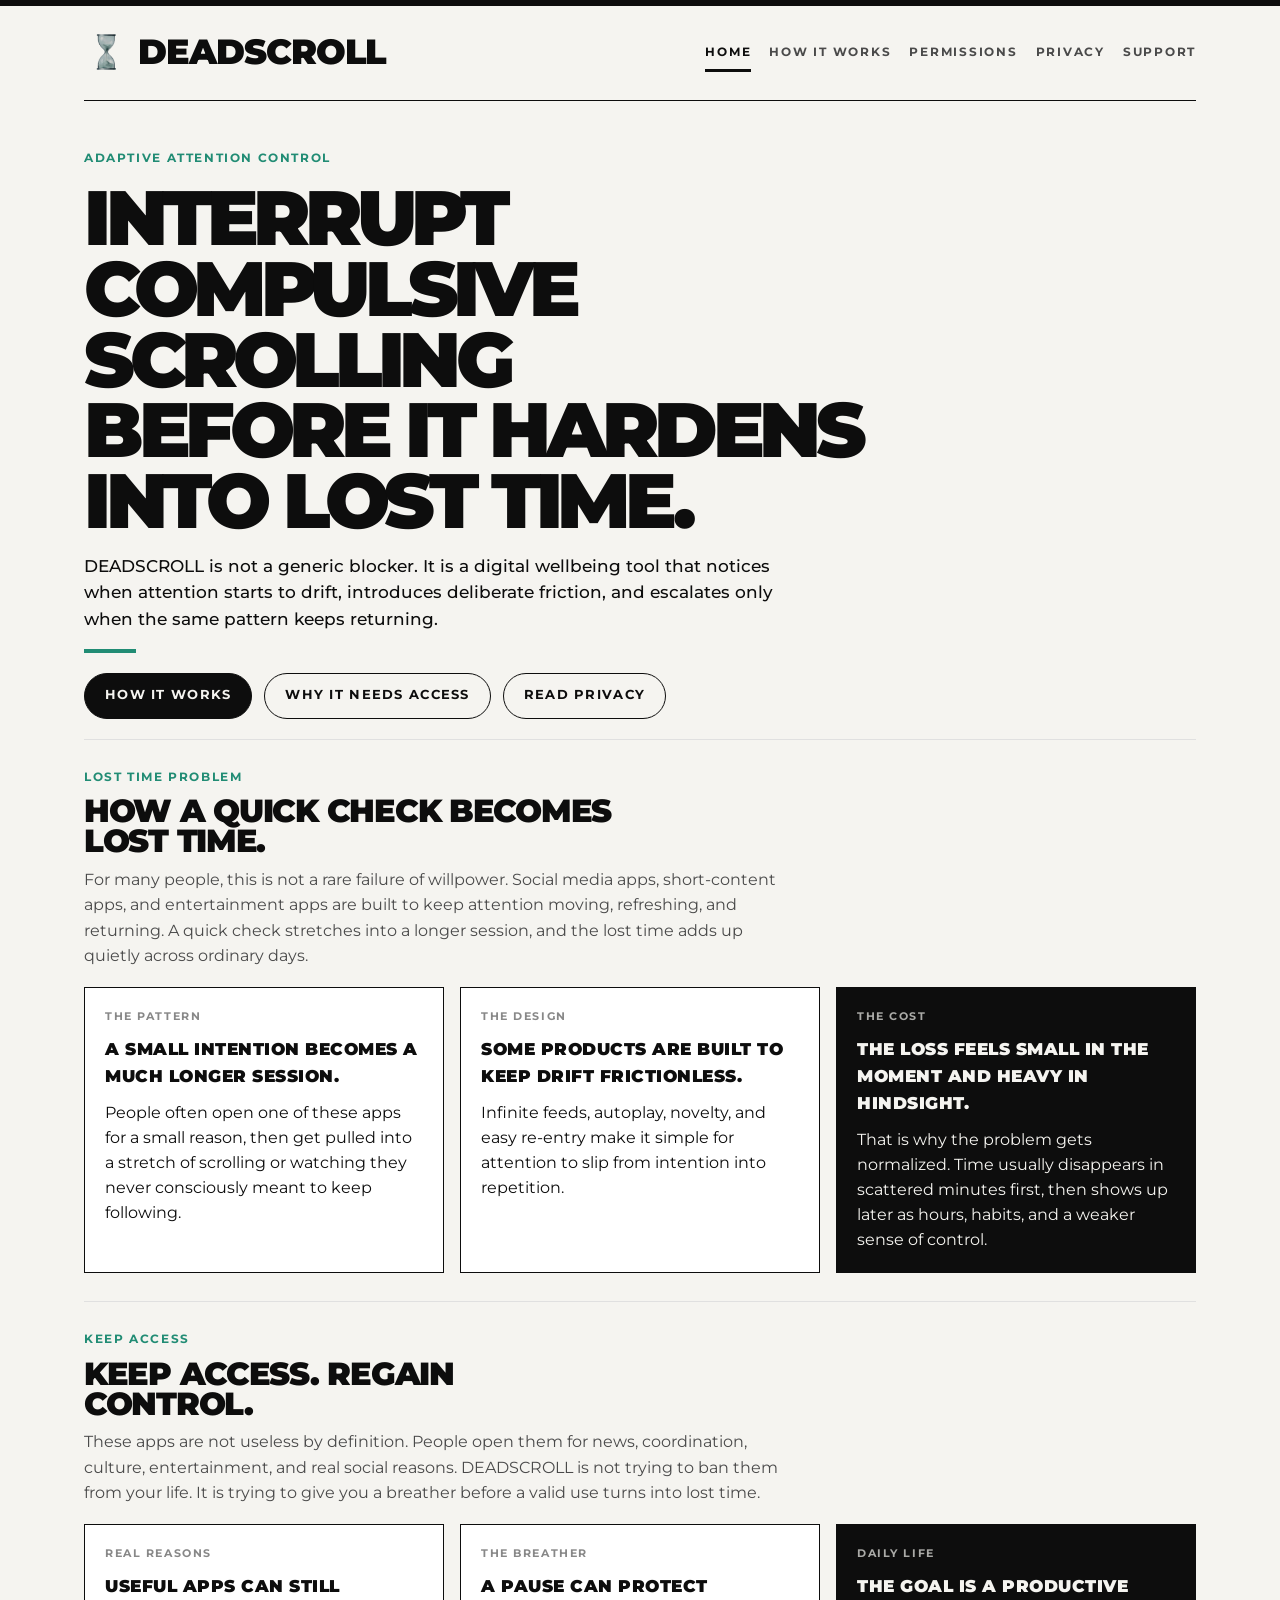
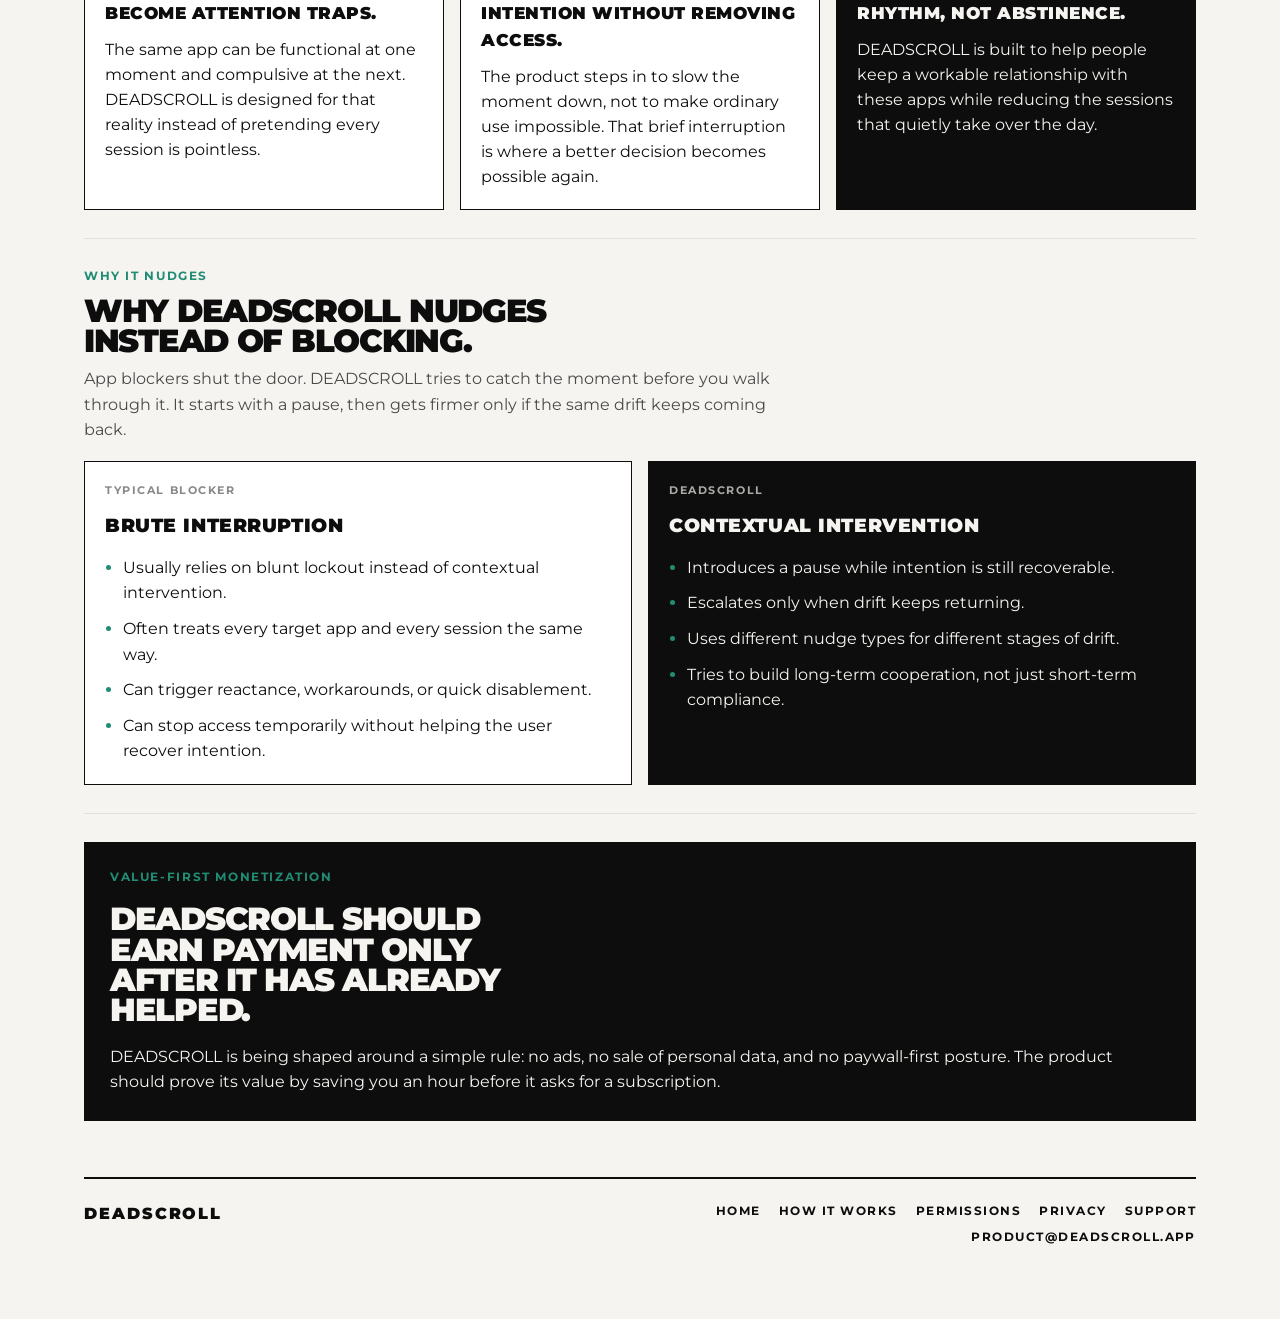
==== index.html @ dd04c26a "Refresh social preview branding" ====
<!DOCTYPE html>
<html lang="en">
<head>
    <meta charset="UTF-8">
    <meta name="viewport" content="width=device-width, initial-scale=1.0">
    <meta name="description" content="DEADSCROLL is a digital wellbeing tool that interrupts compulsive scrolling before it hardens into lost time.">
    <meta name="application-name" content="DEADSCROLL">
    <meta name="theme-color" content="#0D0D0D">
    <meta property="og:site_name" content="DEADSCROLL">
    <meta property="og:type" content="website">
    <meta property="og:title" content="DEADSCROLL | Reclaim Attention">
    <meta property="og:description" content="DEADSCROLL is a digital wellbeing tool that interrupts compulsive scrolling before it hardens into lost time.">
    <meta property="og:url" content="https://deadscroll.app/">
    <meta property="og:image" content="https://deadscroll.app/deadscroll-share-card.png">
    <meta property="og:image:width" content="1280">
    <meta property="og:image:height" content="698">
    <meta property="og:image:alt" content="DEADSCROLL logo and wordmark">
    <meta name="twitter:card" content="summary_large_image">
    <meta name="twitter:title" content="DEADSCROLL | Reclaim Attention">
    <meta name="twitter:description" content="DEADSCROLL is a digital wellbeing tool that interrupts compulsive scrolling before it hardens into lost time.">
    <meta name="twitter:image" content="https://deadscroll.app/deadscroll-share-card.png">
    <meta name="twitter:image:alt" content="DEADSCROLL logo and wordmark">
    <title>DEADSCROLL | Reclaim Attention</title>
    <link rel="icon" type="image/png" href="/deadscroll-mark.png">
    <link rel="apple-touch-icon" href="/deadscroll-mark.png">
    <link rel="preconnect" href="https://fonts.googleapis.com">
    <link rel="preconnect" href="https://fonts.gstatic.com" crossorigin>
    <link href="https://fonts.googleapis.com/css2?family=Montserrat:wght@400;500;700;900&display=swap" rel="stylesheet">
    <link rel="stylesheet" href="site.css">
</head>
<body>
    <div class="top-rule"></div>
    <div class="shell">
        <header class="site-header">
            <div class="header-bar">
                <a href="/" class="brand-link">
                    <img src="deadscroll-mark.png" alt="DEADSCROLL mark" class="brand-mark">
                    <p class="brand-name">DEADSCROLL</p>
                </a>
                <nav class="site-nav" aria-label="Primary">
                    <a href="/" class="nav-link active" aria-current="page">Home</a>
                    <a href="/how-it-works" class="nav-link">How It Works</a>
                    <a href="/permissions" class="nav-link">Permissions</a>
                    <a href="/privacy" class="nav-link">Privacy</a>
                    <a href="/support" class="nav-link">Support</a>
                </nav>
            </div>
        </header>

        <main>
            <section class="hero">
                <div class="hero-grid home-hero-grid">
                    <div class="hero-copy-stack home-hero-copy">
                        <div class="eyebrow">Adaptive Attention Control</div>
                        <h1 class="hero-title hero-title-wide">Interrupt compulsive scrolling<br>before it hardens into lost time.</h1>
                        <p class="hero-text">DEADSCROLL is not a generic blocker. It is a digital wellbeing tool that notices when attention starts to drift, introduces deliberate friction, and escalates only when the same pattern keeps returning.</p>
                        <div class="teal-rule"></div>
                        <div class="button-row">
                            <a href="/how-it-works" class="button">How It Works</a>
                            <a href="/permissions" class="button secondary">Why It Needs Access</a>
                            <a href="/privacy" class="button secondary">Read Privacy</a>
                        </div>
                    </div>
                </div>
            </section>

            <section class="section">
                <div class="section-header">
                    <div class="eyebrow">Lost Time Problem</div>
                    <h2 class="section-title section-title-wide">How a quick check becomes lost time.</h2>
                    <p class="section-text">For many people, this is not a rare failure of willpower. Social media apps, short-content apps, and entertainment apps are built to keep attention moving, refreshing, and returning. A quick check stretches into a longer session, and the lost time adds up quietly across ordinary days.</p>
                </div>
                <div class="card-grid three-up">
                    <article class="card">
                        <div class="card-label">The Pattern</div>
                        <h3>A small intention becomes a much longer session.</h3>
                        <p>People often open one of these apps for a small reason, then get pulled into a stretch of scrolling or watching they never consciously meant to keep following.</p>
                    </article>
                    <article class="card">
                        <div class="card-label">The Design</div>
                        <h3>Some products are built to keep drift frictionless.</h3>
                        <p>Infinite feeds, autoplay, novelty, and easy re-entry make it simple for attention to slip from intention into repetition.</p>
                    </article>
                    <article class="card dark">
                        <div class="card-label">The Cost</div>
                        <h3>The loss feels small in the moment and heavy in hindsight.</h3>
                        <p>That is why the problem gets normalized. Time usually disappears in scattered minutes first, then shows up later as hours, habits, and a weaker sense of control.</p>
                    </article>
                </div>
            </section>

            <section class="section">
                <div class="section-header">
                    <div class="eyebrow">Keep Access</div>
                    <h2 class="section-title section-title-wide">Keep access. Regain control.</h2>
                    <p class="section-text">These apps are not useless by definition. People open them for news, coordination, culture, entertainment, and real social reasons. DEADSCROLL is not trying to ban them from your life. It is trying to give you a breather before a valid use turns into lost time.</p>
                </div>
                <div class="card-grid three-up">
                    <article class="card">
                        <div class="card-label">Real Reasons</div>
                        <h3>Useful apps can still become attention traps.</h3>
                        <p>The same app can be functional at one moment and compulsive at the next. DEADSCROLL is designed for that reality instead of pretending every session is pointless.</p>
                    </article>
                    <article class="card">
                        <div class="card-label">The Breather</div>
                        <h3>A pause can protect intention without removing access.</h3>
                        <p>The product steps in to slow the moment down, not to make ordinary use impossible. That brief interruption is where a better decision becomes possible again.</p>
                    </article>
                    <article class="card dark">
                        <div class="card-label">Daily Life</div>
                        <h3>The goal is a productive rhythm, not abstinence.</h3>
                        <p>DEADSCROLL is built to help people keep a workable relationship with these apps while reducing the sessions that quietly take over the day.</p>
                    </article>
                </div>
            </section>

            <section class="section">
                <div class="section-header">
                    <div class="eyebrow">Why It Nudges</div>
                    <h2 class="section-title section-title-wide">Why DEADSCROLL nudges instead of blocking.</h2>
                    <p class="section-text">App blockers shut the door. DEADSCROLL tries to catch the moment before you walk through it. It starts with a pause, then gets firmer only if the same drift keeps coming back.</p>
                </div>
                <div class="comparison-grid">
                    <article class="card">
                        <div class="card-label">Typical Blocker</div>
                        <h3>Brute interruption</h3>
                        <ul class="bullet-list">
                            <li>Usually relies on blunt lockout instead of contextual intervention.</li>
                            <li>Often treats every target app and every session the same way.</li>
                            <li>Can trigger reactance, workarounds, or quick disablement.</li>
                            <li>Can stop access temporarily without helping the user recover intention.</li>
                        </ul>
                    </article>
                    <article class="card dark">
                        <div class="card-label">DEADSCROLL</div>
                        <h3>Contextual intervention</h3>
                        <ul class="bullet-list">
                            <li>Introduces a pause while intention is still recoverable.</li>
                            <li>Escalates only when drift keeps returning.</li>
                            <li>Uses different nudge types for different stages of drift.</li>
                            <li>Tries to build long-term cooperation, not just short-term compliance.</li>
                        </ul>
                    </article>
                </div>
            </section>

            <section class="section">
                <div class="cta-strip dark">
                    <div class="eyebrow">Value-First Monetization</div>
                    <h2 class="section-title">DEADSCROLL should earn payment only after it has already helped.</h2>
                    <p>DEADSCROLL is being shaped around a simple rule: no ads, no sale of personal data, and no paywall-first posture. The product should prove its value by saving you an hour before it asks for a subscription.</p>
                </div>
            </section>

        </main>

        <footer class="site-footer">
            <div class="footer-grid">
                <div>
                    <p class="footer-brand">DEADSCROLL</p>
                </div>
                <div class="footer-meta">
                    <div class="footer-nav">
                        <a href="/">Home</a>
                        <a href="/how-it-works">How It Works</a>
                        <a href="/permissions">Permissions</a>
                        <a href="/privacy">Privacy</a>
                        <a href="/support">Support</a>
                    </div>
                    <a href="mailto:product@deadscroll.app">product@deadscroll.app</a>
                </div>
            </div>
        </footer>
    </div>
</body>
</html>
---- site.css ----
:root {
    --absolute-black: #0D0D0D;
    --bone-white: #F5F4F0;
    --paper-white: #FFFFFF;
    --secure-teal: #218C74;
    --alert-red: #B01010;
    --brutal-grey: #4A4A4A;
    --mid-grey: #888888;
    --soft-grey: #E0E0E0;
    --shell-width: 1160px;
}

* {
    box-sizing: border-box;
}

html {
    scroll-behavior: smooth;
}

body {
    margin: 0;
    background: var(--bone-white);
    color: var(--absolute-black);
    font-family: "Montserrat", sans-serif;
    line-height: 1.6;
}

img {
    display: block;
    max-width: 100%;
}

a {
    color: inherit;
}

p,
ul,
ol {
    margin: 0;
}

.top-rule {
    width: 100%;
    height: 6px;
    background: var(--absolute-black);
}

.shell {
    max-width: var(--shell-width);
    margin: 0 auto;
    padding: 0 24px 72px;
}

.site-header {
    padding: 24px 0 26px;
    border-bottom: 1px solid var(--absolute-black);
}

.header-bar {
    display: flex;
    justify-content: space-between;
    align-items: center;
    gap: 20px 32px;
    flex-wrap: wrap;
}

.brand-link {
    display: inline-flex;
    align-items: center;
    gap: 10px;
    text-decoration: none;
}

.brand-mark {
    width: 44px;
    height: 44px;
    flex-shrink: 0;
}

.brand-name {
    margin: 0;
    font-size: clamp(1.75rem, 3.8vw, 2.2rem);
    font-weight: 900;
    line-height: 0.96;
    letter-spacing: -0.03em;
    text-transform: uppercase;
}

.site-nav {
    display: flex;
    flex-wrap: wrap;
    justify-content: flex-end;
    gap: 10px 18px;
}

.nav-link {
    position: relative;
    padding: 10px 0;
    font-size: 0.78rem;
    font-weight: 700;
    letter-spacing: 0.14em;
    text-transform: uppercase;
    text-decoration: none;
    color: var(--brutal-grey);
}

.nav-link:hover,
.nav-link:focus-visible,
.nav-link.active {
    color: var(--absolute-black);
}

.nav-link.active::after {
    content: "";
    position: absolute;
    left: 0;
    right: 0;
    bottom: 0;
    height: 3px;
    background: var(--absolute-black);
}

main {
    padding-top: 30px;
}

.hero {
    padding: 18px 0 20px;
}

.hero-grid {
    display: grid;
    grid-template-columns: minmax(0, 1.25fr) minmax(300px, 0.75fr);
    gap: 24px;
    align-items: stretch;
}

.home-hero-grid {
    grid-template-columns: 1fr;
    align-items: start;
}

.home-hero-copy {
    max-width: 940px;
}

.hero-copy-stack {
    display: grid;
    gap: 16px;
    align-content: start;
}

.eyebrow {
    color: var(--secure-teal);
    font-size: 0.72rem;
    font-weight: 700;
    letter-spacing: 0.14em;
    text-transform: uppercase;
}

.hero-title,
.page-title {
    margin: 0;
    font-size: clamp(2.35rem, 6vw, 5rem);
    font-weight: 900;
    line-height: 0.92;
    letter-spacing: -0.07em;
    text-transform: uppercase;
    max-width: 10ch;
}

.page-title {
    font-size: clamp(2rem, 4.4vw, 3.2rem);
    line-height: 0.94;
    letter-spacing: -0.04em;
}

.hero-title-wide {
    max-width: 15.5ch;
}

.page-title-wide {
    max-width: 15.5ch;
}

.hero-text,
.lede {
    max-width: 44rem;
    font-size: 1.04rem;
    font-weight: 500;
    color: var(--absolute-black);
}

.button-row {
    display: flex;
    flex-wrap: wrap;
    gap: 12px;
    padding-top: 4px;
}

.button {
    display: inline-flex;
    align-items: center;
    justify-content: center;
    min-height: 46px;
    padding: 0 20px;
    border-radius: 999px;
    background: var(--absolute-black);
    border: 1px solid var(--absolute-black);
    color: var(--bone-white);
    font-size: 0.8rem;
    font-weight: 700;
    letter-spacing: 0.1em;
    text-transform: uppercase;
    text-decoration: none;
}

.button.secondary {
    background: transparent;
    color: var(--absolute-black);
}

.button.ghost {
    padding: 0;
    min-height: auto;
    border: 0;
    border-radius: 0;
    background: transparent;
    color: var(--absolute-black);
    text-decoration: underline;
    text-decoration-thickness: 2px;
    text-underline-offset: 4px;
}

.panel,
.card,
.step-card,
.faq-item,
.contact-card,
.callout,
.snapshot {
    border: 1px solid var(--absolute-black);
    background: var(--paper-white);
}

.panel.dark,
.card.dark,
.step-card.dark,
.callout.dark {
    background: var(--absolute-black);
    color: var(--bone-white);
}

.panel {
    padding: 24px;
}

.hero-panel {
    display: grid;
    gap: 18px;
    align-content: start;
    min-height: 100%;
}

.thesis-panel {
    border-width: 2px;
    background: var(--paper-white);
    color: var(--absolute-black);
    min-height: auto;
    padding: 26px;
    gap: 20px;
    align-self: start;
}

.thesis-panel .panel-label {
    color: var(--brutal-grey);
}

.panel-label,
.card-label,
.snapshot-label,
.stat-label,
.footer-label {
    font-size: 0.7rem;
    font-weight: 700;
    letter-spacing: 0.14em;
    text-transform: uppercase;
    color: var(--mid-grey);
}

.panel.dark .panel-label,
.card.dark .card-label,
.step-card.dark .card-label,
.callout.dark .card-label {
    color: rgba(245, 244, 240, 0.68);
}

.panel-title,
.snapshot-title {
    font-size: 1.12rem;
    font-weight: 900;
    letter-spacing: 0.03em;
    text-transform: uppercase;
}

.hero-art {
    display: grid;
    justify-items: center;
    gap: 14px;
    padding: 10px 0 2px;
}

.hero-hourglass {
    width: min(100%, 420px);
    height: auto;
    object-fit: contain;
}

.stat-grid,
.card-grid,
.step-grid,
.faq-grid,
.info-grid,
.support-grid {
    display: grid;
    gap: 16px;
}

.stat-grid {
    grid-template-columns: repeat(3, minmax(0, 1fr));
}

.stat-card {
    padding: 16px;
    border-top: 1px solid rgba(245, 244, 240, 0.18);
}

.thesis-panel .stat-grid {
    grid-template-columns: 1fr;
    gap: 0;
}

.thesis-panel .stat-card {
    display: grid;
    grid-template-columns: 150px minmax(0, 1fr);
    gap: 52px;
    align-items: start;
    padding: 20px 0;
    border-top: 1px solid var(--soft-grey);
}

.thesis-panel .stat-label {
    color: var(--brutal-grey);
    margin-top: 2px;
}

.thesis-panel .hero-art {
    padding: 18px 0 22px;
}

.thesis-panel .hero-hourglass {
    width: min(100%, 278px);
}

.stat-value {
    display: block;
    margin-top: 6px;
    font-size: 1.45rem;
    font-weight: 900;
    letter-spacing: -0.04em;
    line-height: 1;
}

.thesis-panel .stat-value {
    margin-top: 0;
    font-size: 1.56rem;
    line-height: 0.97;
    letter-spacing: -0.02em;
}

.section {
    padding: 28px 0;
    border-top: 1px solid var(--soft-grey);
}

.section:first-of-type {
    border-top: 0;
}

.section-header {
    display: grid;
    gap: 10px;
    margin-bottom: 18px;
}

.section-title {
    margin: 0;
    font-size: clamp(1.45rem, 2.8vw, 2rem);
    font-weight: 900;
    line-height: 0.95;
    letter-spacing: -0.04em;
    text-transform: uppercase;
    max-width: 18ch;
}

.section-title-wide {
    max-width: 24ch;
}

.library-note {
    margin-top: 26px;
}

.section-text {
    max-width: 44rem;
    font-size: 1rem;
    color: var(--brutal-grey);
}

.card-grid.two-up,
.info-grid.two-up {
    grid-template-columns: repeat(2, minmax(0, 1fr));
}

.card-grid.three-up,
.info-grid.three-up,
.support-grid.three-up {
    grid-template-columns: repeat(3, minmax(0, 1fr));
}

.card-grid.four-up,
.step-grid.four-up {
    grid-template-columns: repeat(4, minmax(0, 1fr));
}

.comparison-grid {
    display: grid;
    grid-template-columns: repeat(2, minmax(0, 1fr));
    gap: 16px;
}

.card,
.step-card,
.faq-item,
.contact-card,
.callout,
.snapshot {
    padding: 20px;
}

.card h3,
.step-card h3,
.faq-item h3,
.contact-card h3,
.callout h3 {
    margin: 10px 0 10px;
    font-size: 1.05rem;
    font-weight: 900;
    letter-spacing: 0.03em;
    text-transform: uppercase;
}

.card p,
.step-card p,
.faq-item p,
.contact-card p,
.callout p,
.snapshot p {
    font-size: 0.98rem;
}

.list-tight,
.bullet-list {
    display: grid;
    gap: 10px;
    padding-left: 18px;
    margin-top: 14px;
}

.bullet-list li::marker,
.list-tight li::marker {
    color: var(--secure-teal);
}

.comparison-grid .card {
    min-height: 100%;
}

.comparison-grid .card h3 {
    font-size: 1.2rem;
}

.card.preferred {
    background: #ECF6F2;
    border-color: var(--secure-teal);
    box-shadow: inset 0 0 0 1px var(--secure-teal);
    color: var(--absolute-black);
}

.card.preferred .card-label {
    color: var(--secure-teal);
}

.step-card p:first-of-type {
    margin-top: 10px;
}

.step-number {
    display: inline-flex;
    align-items: center;
    justify-content: center;
    width: 36px;
    height: 36px;
    border-radius: 999px;
    border: 1px solid currentColor;
    font-size: 0.78rem;
    font-weight: 900;
    letter-spacing: 0.08em;
    text-transform: uppercase;
}

.page-layout {
    display: grid;
    grid-template-columns: minmax(0, 1.1fr) minmax(280px, 0.75fr);
    gap: 24px;
}

.content-stack {
    display: grid;
    gap: 16px;
}

.section-stack {
    display: grid;
    gap: 18px;
}

.policy-stack {
    max-width: 820px;
}

.policy-meta {
    display: grid;
    gap: 4px;
    padding-top: 2px;
}

.policy-meta-label {
    font-size: 0.72rem;
    font-weight: 700;
    letter-spacing: 0.14em;
    text-transform: uppercase;
    color: var(--mid-grey);
}

.policy-meta-date {
    font-size: 0.98rem;
    font-weight: 700;
    letter-spacing: 0.03em;
    text-transform: uppercase;
}

.policy-section {
    padding-top: 22px;
    border-top: 1px solid var(--soft-grey);
}

.policy-section:first-child {
    padding-top: 0;
    border-top: 0;
}

.policy-section h2 {
    margin: 0 0 12px;
    font-size: 1rem;
    font-weight: 900;
    letter-spacing: 0.05em;
    text-transform: uppercase;
}

.policy-section p {
    margin-bottom: 16px;
    font-size: 1rem;
}

.policy-section p:last-child {
    margin-bottom: 0;
}

.faq-item {
    min-height: 100%;
}

.cta-strip {
    display: grid;
    gap: 18px;
    padding: 24px;
    border: 2px solid var(--absolute-black);
    background: var(--paper-white);
}

.cta-strip.dark {
    background: var(--absolute-black);
    color: var(--bone-white);
}

.cta-strip.dark .card {
    color: var(--absolute-black);
}

.cta-strip.dark .card h3,
.cta-strip.dark .card p {
    color: var(--absolute-black);
}

.cta-strip.dark .card .card-label {
    color: var(--mid-grey);
}

.cta-links {
    display: flex;
    flex-wrap: wrap;
    gap: 12px 20px;
}

.cta-links a {
    font-size: 0.82rem;
    font-weight: 700;
    letter-spacing: 0.1em;
    text-transform: uppercase;
    text-decoration: underline;
    text-decoration-thickness: 2px;
    text-underline-offset: 4px;
}

.site-footer {
    margin-top: 28px;
    padding-top: 22px;
    border-top: 2px solid var(--absolute-black);
}

.footer-grid {
    display: grid;
    grid-template-columns: minmax(0, 1fr) auto;
    gap: 16px 24px;
    align-items: start;
}

.footer-nav {
    display: flex;
    flex-wrap: wrap;
    gap: 10px 18px;
}

.footer-nav a,
.footer-meta a {
    font-size: 0.78rem;
    font-weight: 700;
    letter-spacing: 0.12em;
    text-transform: uppercase;
    text-decoration: none;
}

.footer-meta {
    display: grid;
    gap: 6px;
    justify-items: end;
    text-align: right;
}

.footer-note {
    color: var(--brutal-grey);
    font-size: 0.9rem;
}

.footer-brand {
    margin: 0;
    font-size: 1rem;
    font-weight: 900;
    letter-spacing: 0.12em;
    text-transform: uppercase;
}

.teal-rule {
    width: 52px;
    height: 4px;
    background: var(--secure-teal);
}

.support-list {
    display: grid;
    gap: 12px;
}

.support-list a {
    font-weight: 700;
}

.muted {
    color: var(--brutal-grey);
}

.danger-note {
    color: var(--alert-red);
}

.trust-actions {
    margin-top: 20px;
}

@media (max-width: 960px) {
    .hero-grid,
    .page-layout {
        grid-template-columns: 1fr;
    }

    .card-grid.four-up,
    .step-grid.four-up,
    .card-grid.three-up,
    .info-grid.three-up,
    .support-grid.three-up {
        grid-template-columns: repeat(2, minmax(0, 1fr));
    }

    .footer-grid {
        grid-template-columns: 1fr;
    }

    .footer-meta {
        justify-items: start;
        text-align: left;
    }
}

@media (max-width: 720px) {
    .shell {
        padding: 0 18px 56px;
    }

    .header-bar {
        align-items: flex-start;
    }

    .site-nav {
        width: 100%;
        justify-content: flex-start;
    }

    .hero-title,
    .page-title {
        max-width: none;
    }

    .stat-grid,
    .comparison-grid,
    .card-grid.two-up,
    .info-grid.two-up,
    .card-grid.three-up,
    .info-grid.three-up,
    .support-grid.three-up,
    .card-grid.four-up,
    .step-grid.four-up {
        grid-template-columns: 1fr;
    }

    .thesis-panel .stat-grid {
        gap: 0;
    }

    .thesis-panel .stat-card {
        grid-template-columns: 1fr;
        gap: 10px;
    }
}
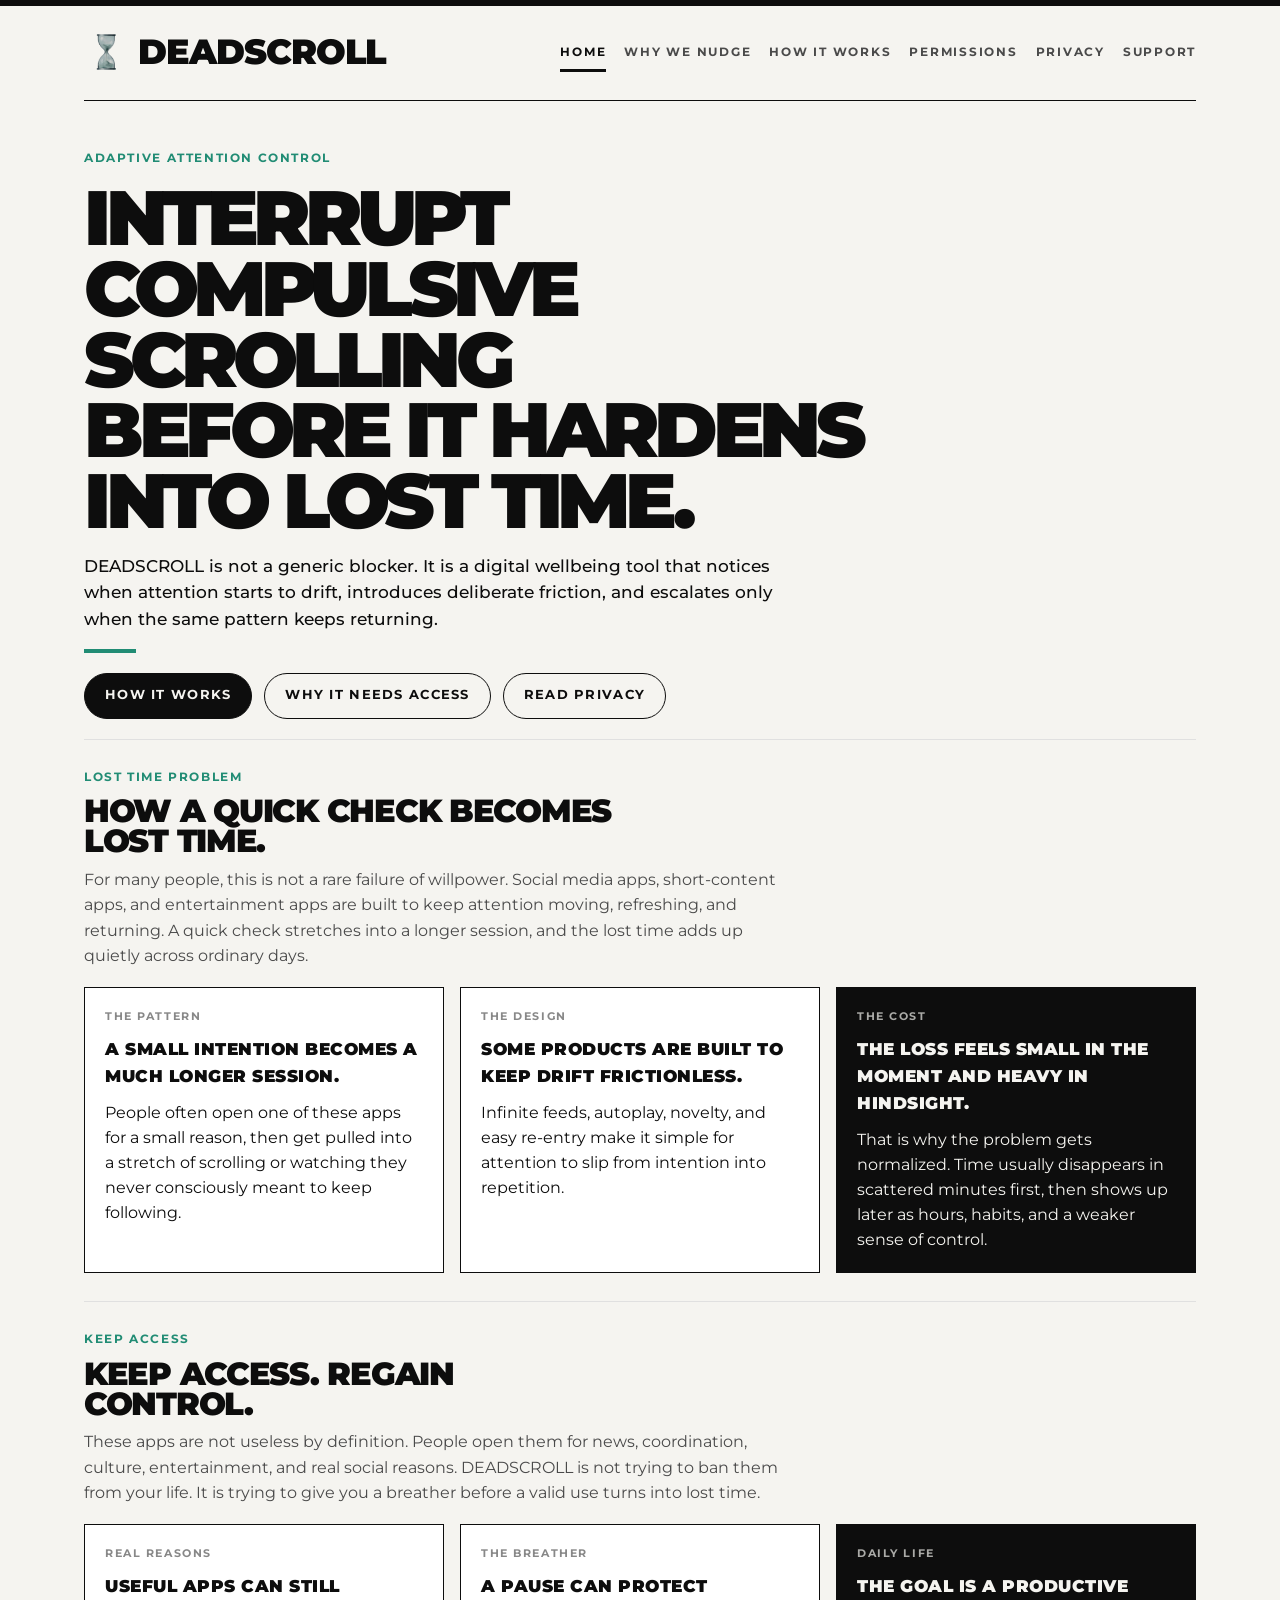
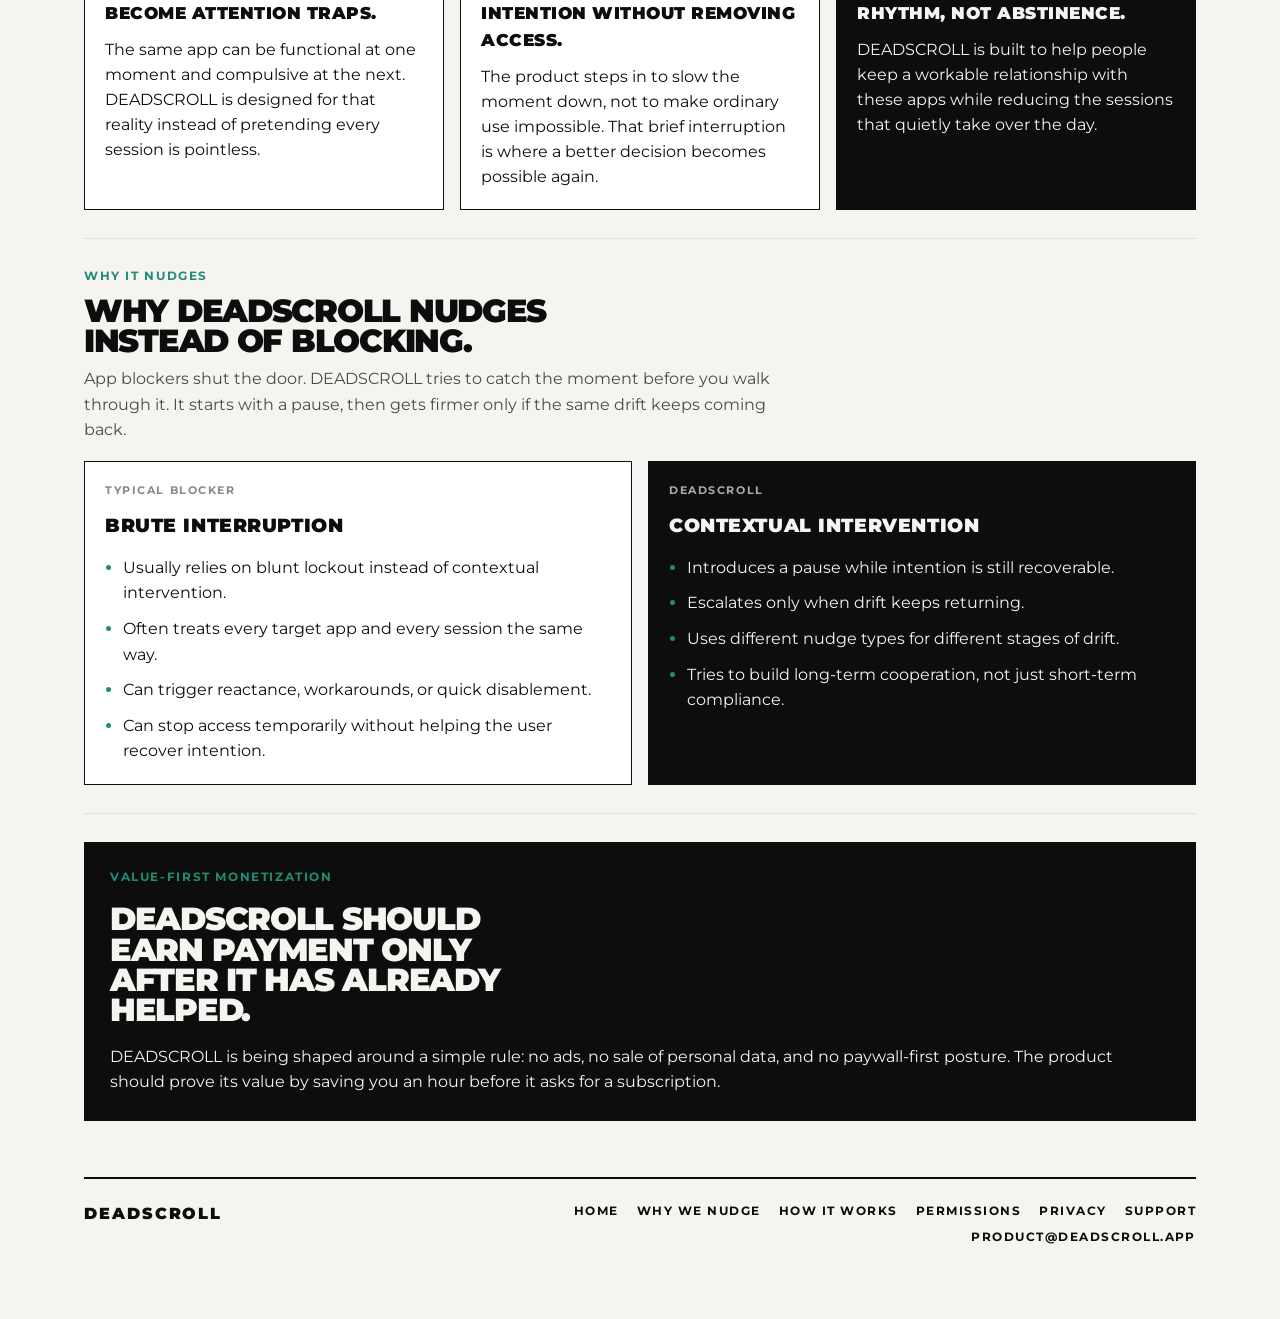
==== commit b4a0a99b: "Add Why We Nudge page" ====
--- a/index.html
+++ b/index.html
@@ -39,6 +39,7 @@
                 </a>
                 <nav class="site-nav" aria-label="Primary">
                     <a href="/" class="nav-link active" aria-current="page">Home</a>
+                    <a href="/why-we-nudge" class="nav-link">Why We Nudge</a>
                     <a href="/how-it-works" class="nav-link">How It Works</a>
                     <a href="/permissions" class="nav-link">Permissions</a>
                     <a href="/privacy" class="nav-link">Privacy</a>
@@ -162,6 +163,7 @@
                 <div class="footer-meta">
                     <div class="footer-nav">
                         <a href="/">Home</a>
+                        <a href="/why-we-nudge">Why We Nudge</a>
                         <a href="/how-it-works">How It Works</a>
                         <a href="/permissions">Permissions</a>
                         <a href="/privacy">Privacy</a>
--- a/site.css
+++ b/site.css
@@ -698,6 +698,22 @@
     font-weight: 700;
 }
 
+.research-list {
+    display: grid;
+    gap: 14px;
+    padding-left: 18px;
+}
+
+.research-list li::marker {
+    color: var(--secure-teal);
+}
+
+.research-list a {
+    font-weight: 700;
+    text-decoration-thickness: 2px;
+    text-underline-offset: 4px;
+}
+
 .muted {
     color: var(--brutal-grey);
 }
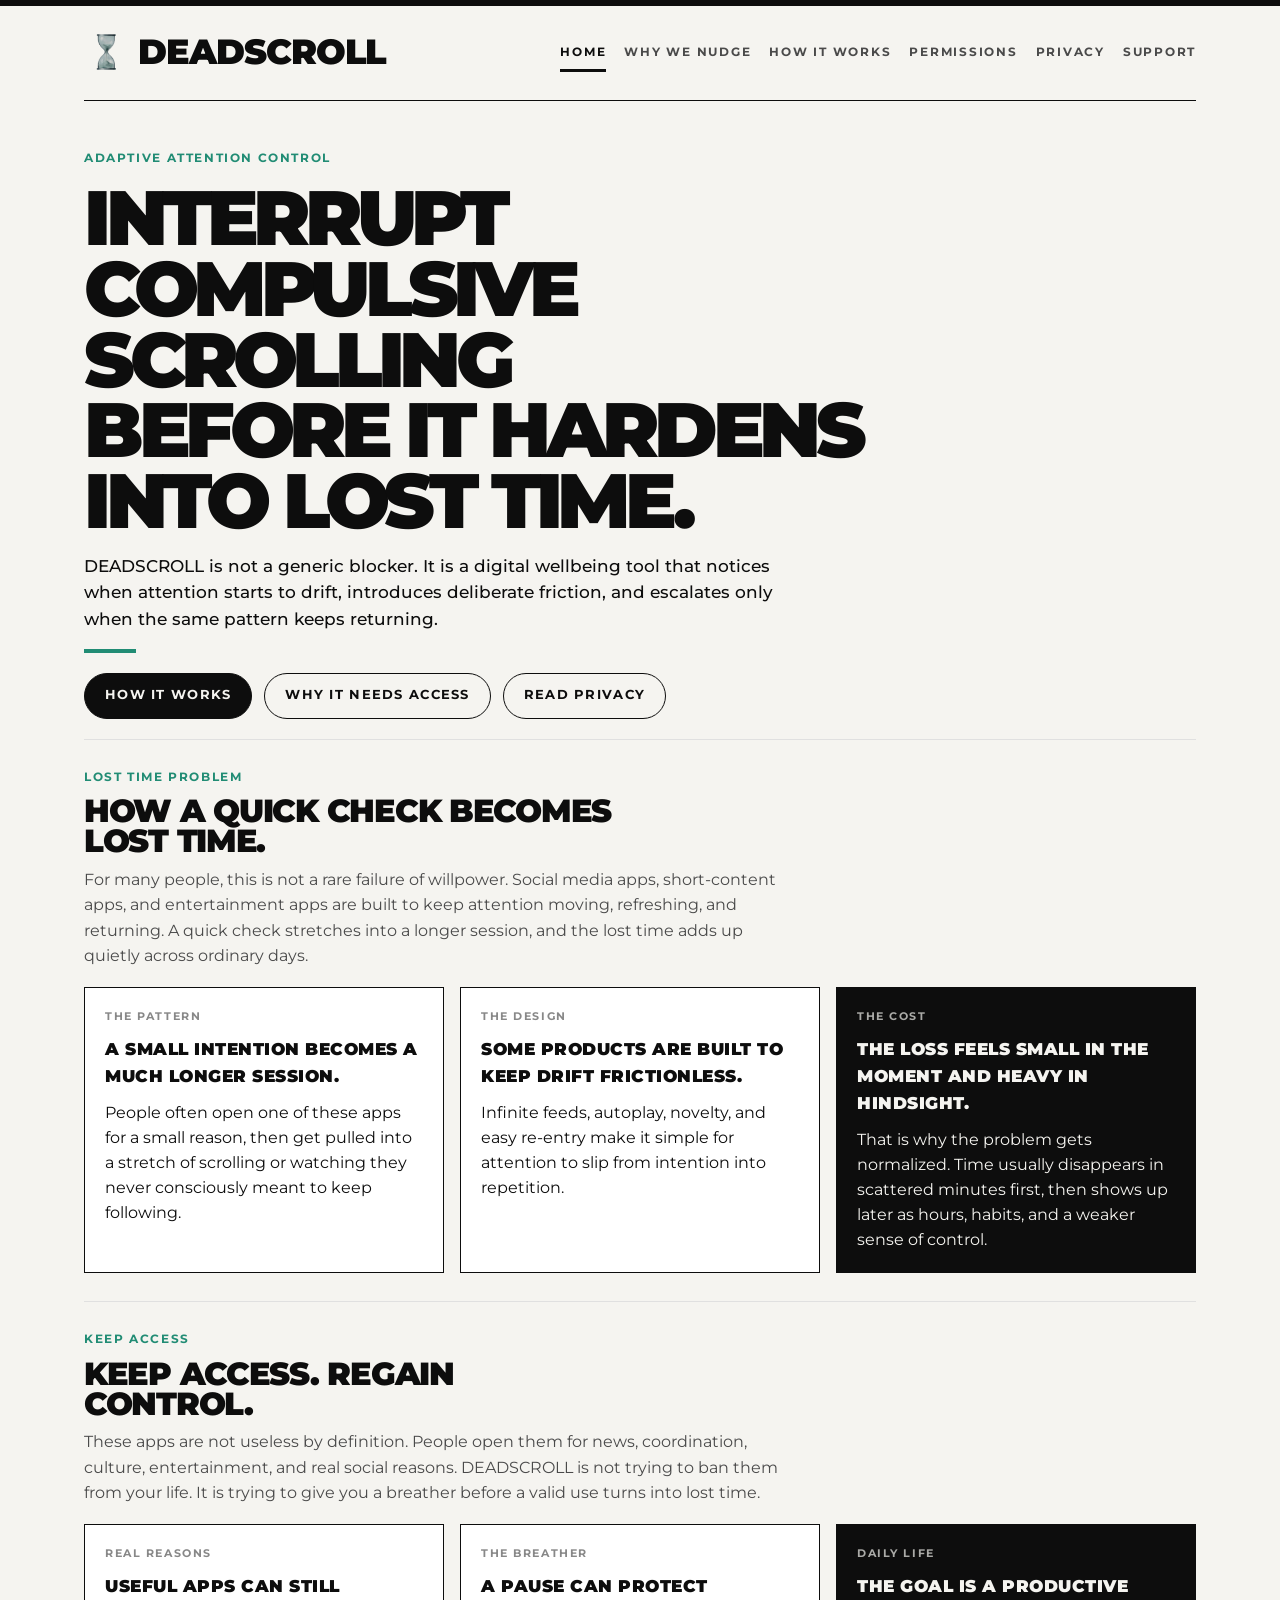
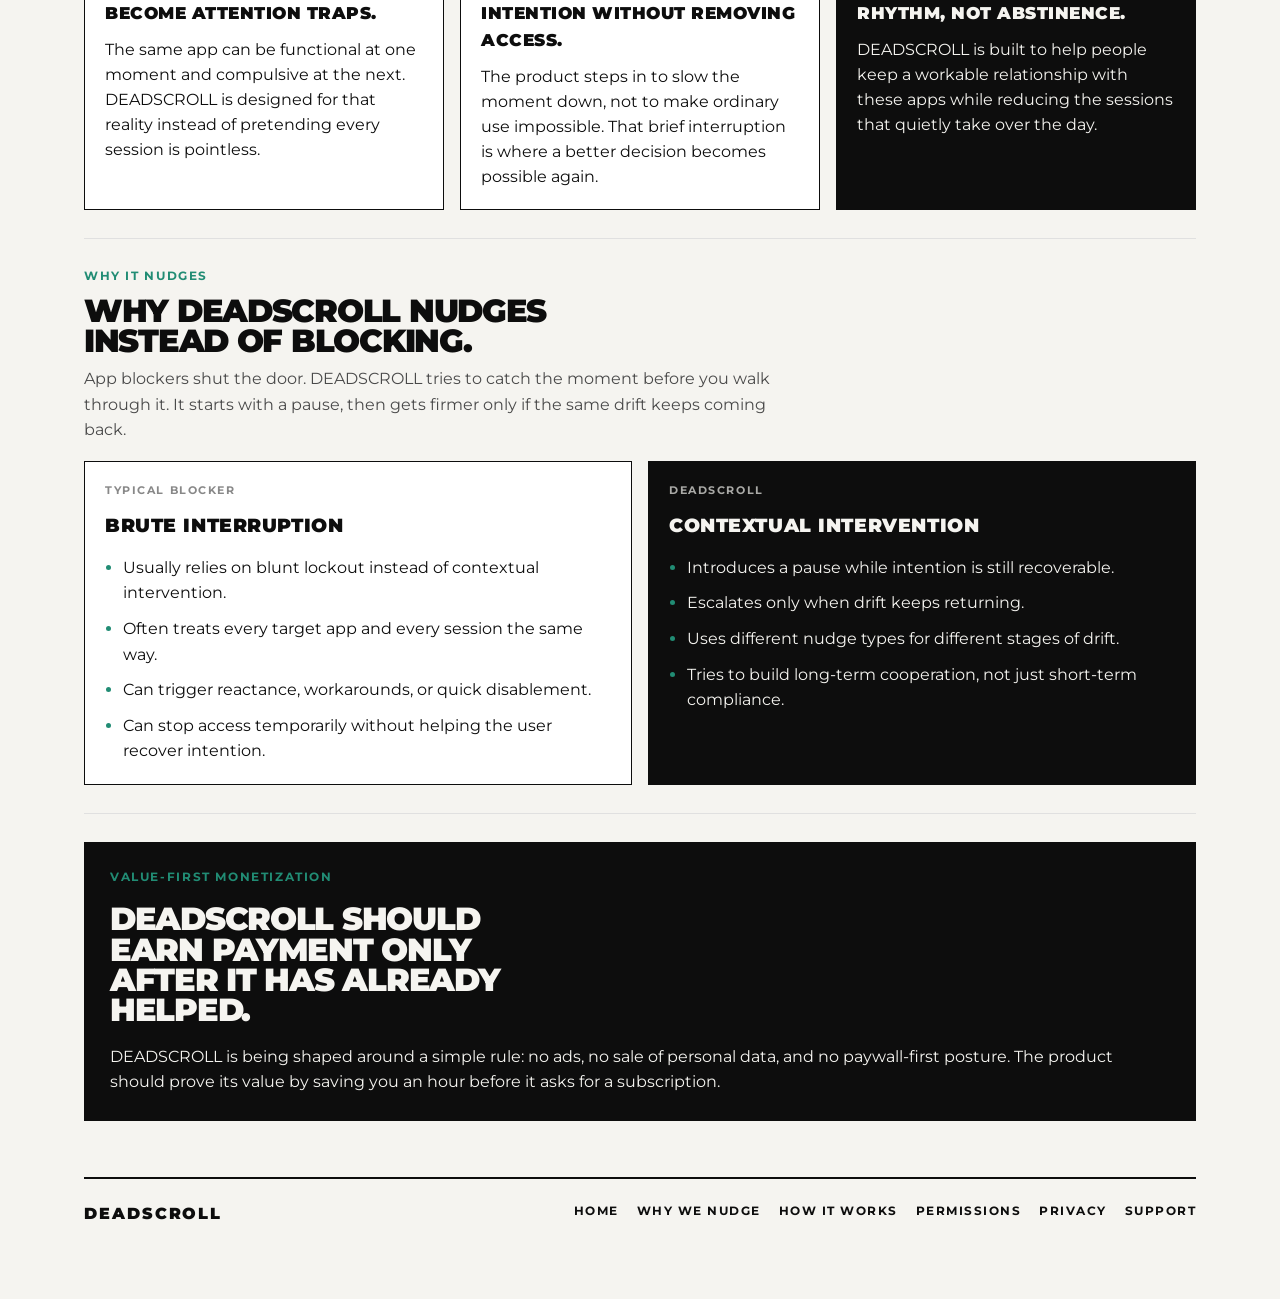
==== commit de40c47b: "Remove footer email link" ====
--- a/index.html
+++ b/index.html
@@ -169,7 +169,6 @@
                         <a href="/privacy">Privacy</a>
                         <a href="/support">Support</a>
                     </div>
-                    <a href="mailto:product@deadscroll.app">product@deadscroll.app</a>
                 </div>
             </div>
         </footer>
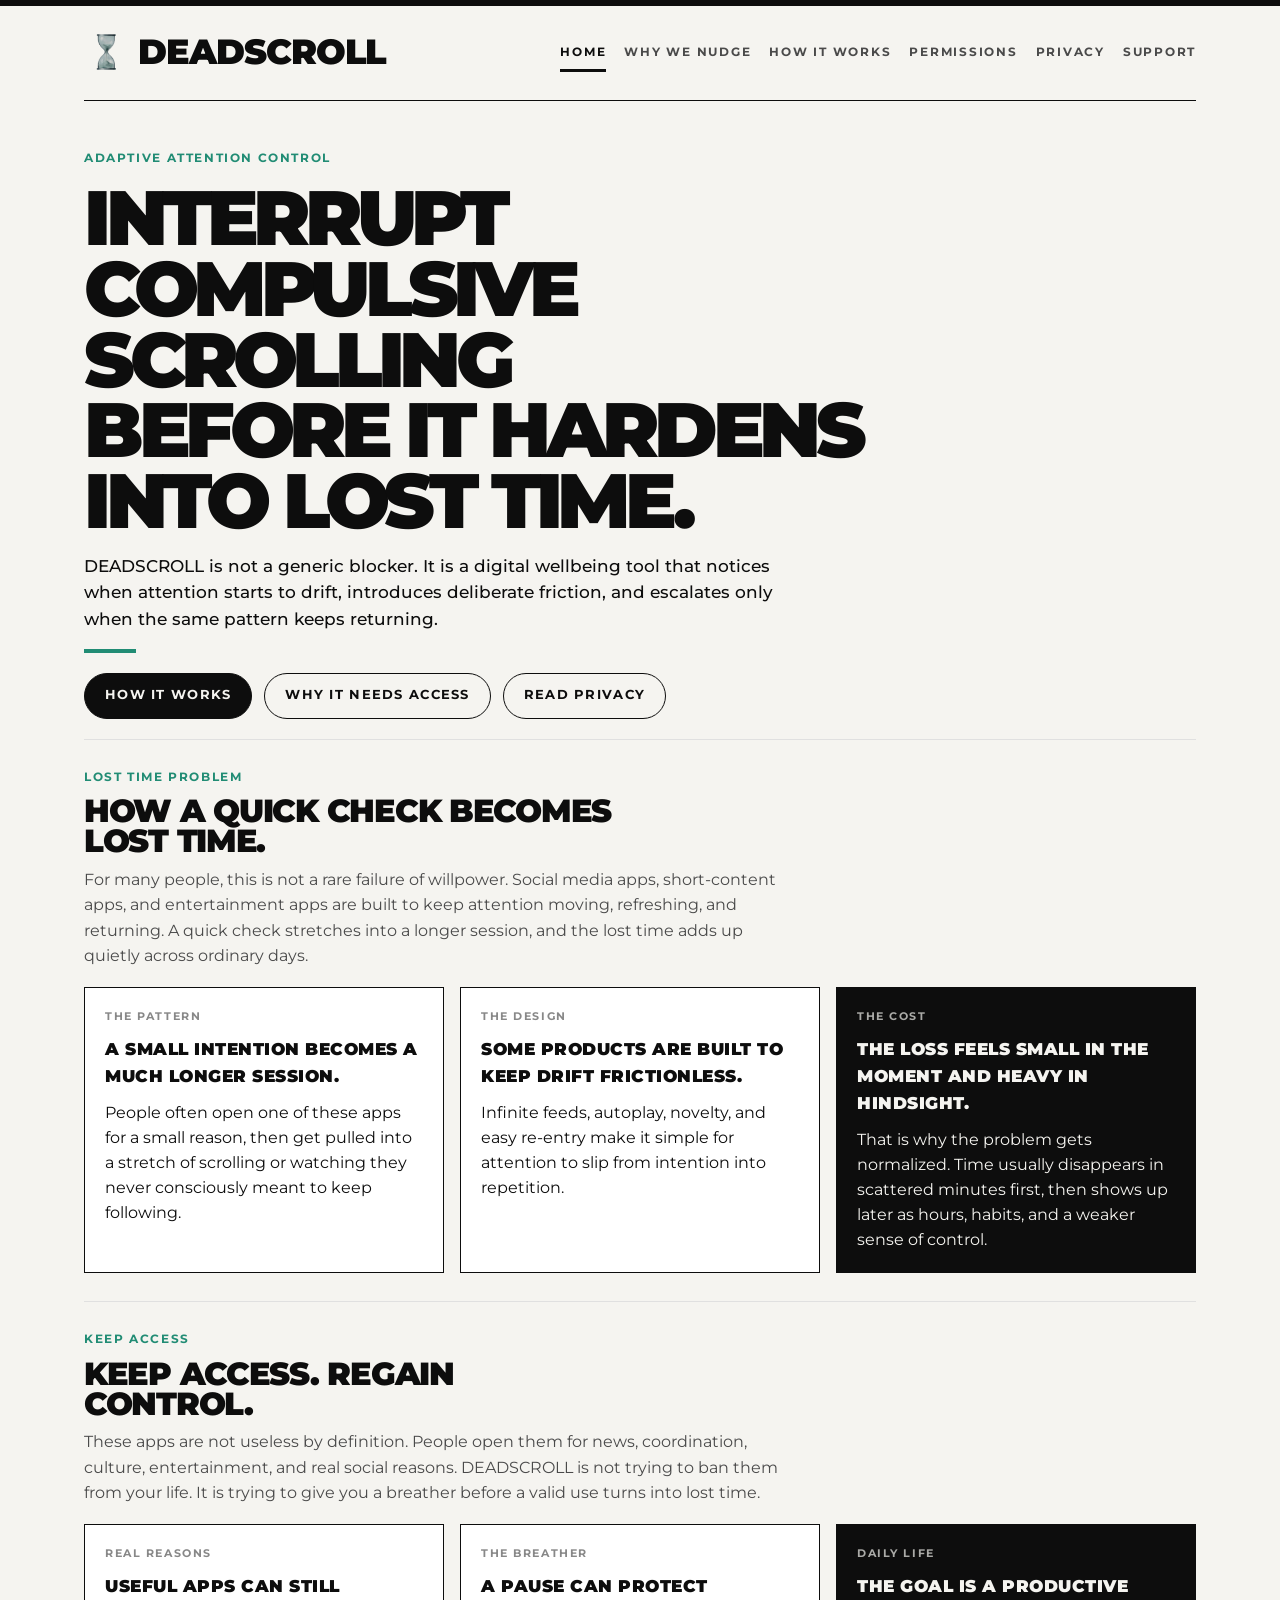
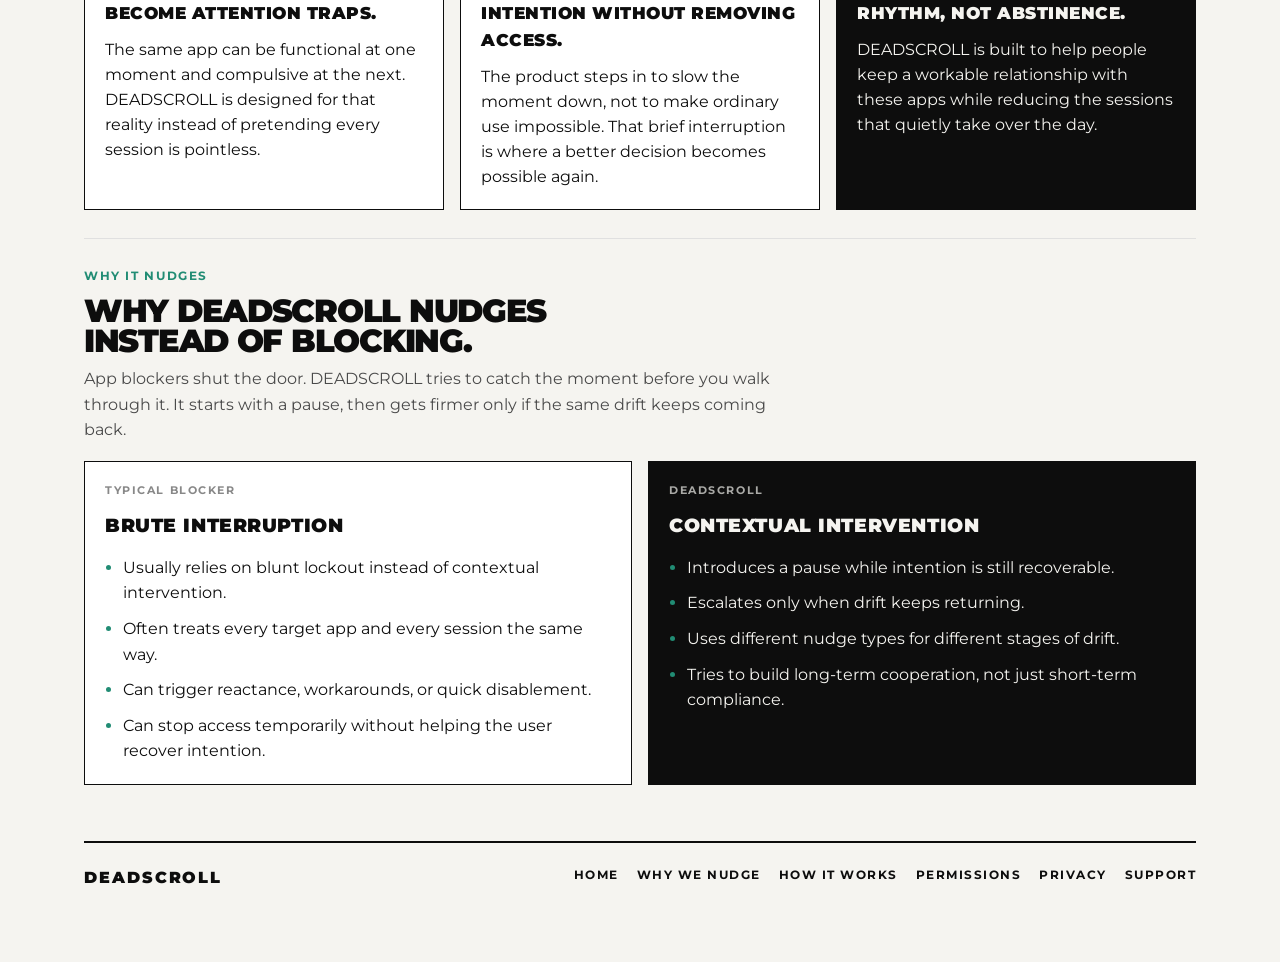
==== commit fe37110e: "Hide monetization section during beta" ====
--- a/index.html
+++ b/index.html
@@ -145,6 +145,7 @@
                 </div>
             </section>
 
+            <!--
             <section class="section">
                 <div class="cta-strip dark">
                     <div class="eyebrow">Value-First Monetization</div>
@@ -152,6 +153,7 @@
                     <p>DEADSCROLL is being shaped around a simple rule: no ads, no sale of personal data, and no paywall-first posture. The product should prove its value by saving you an hour before it asks for a subscription.</p>
                 </div>
             </section>
+            -->
 
         </main>
 
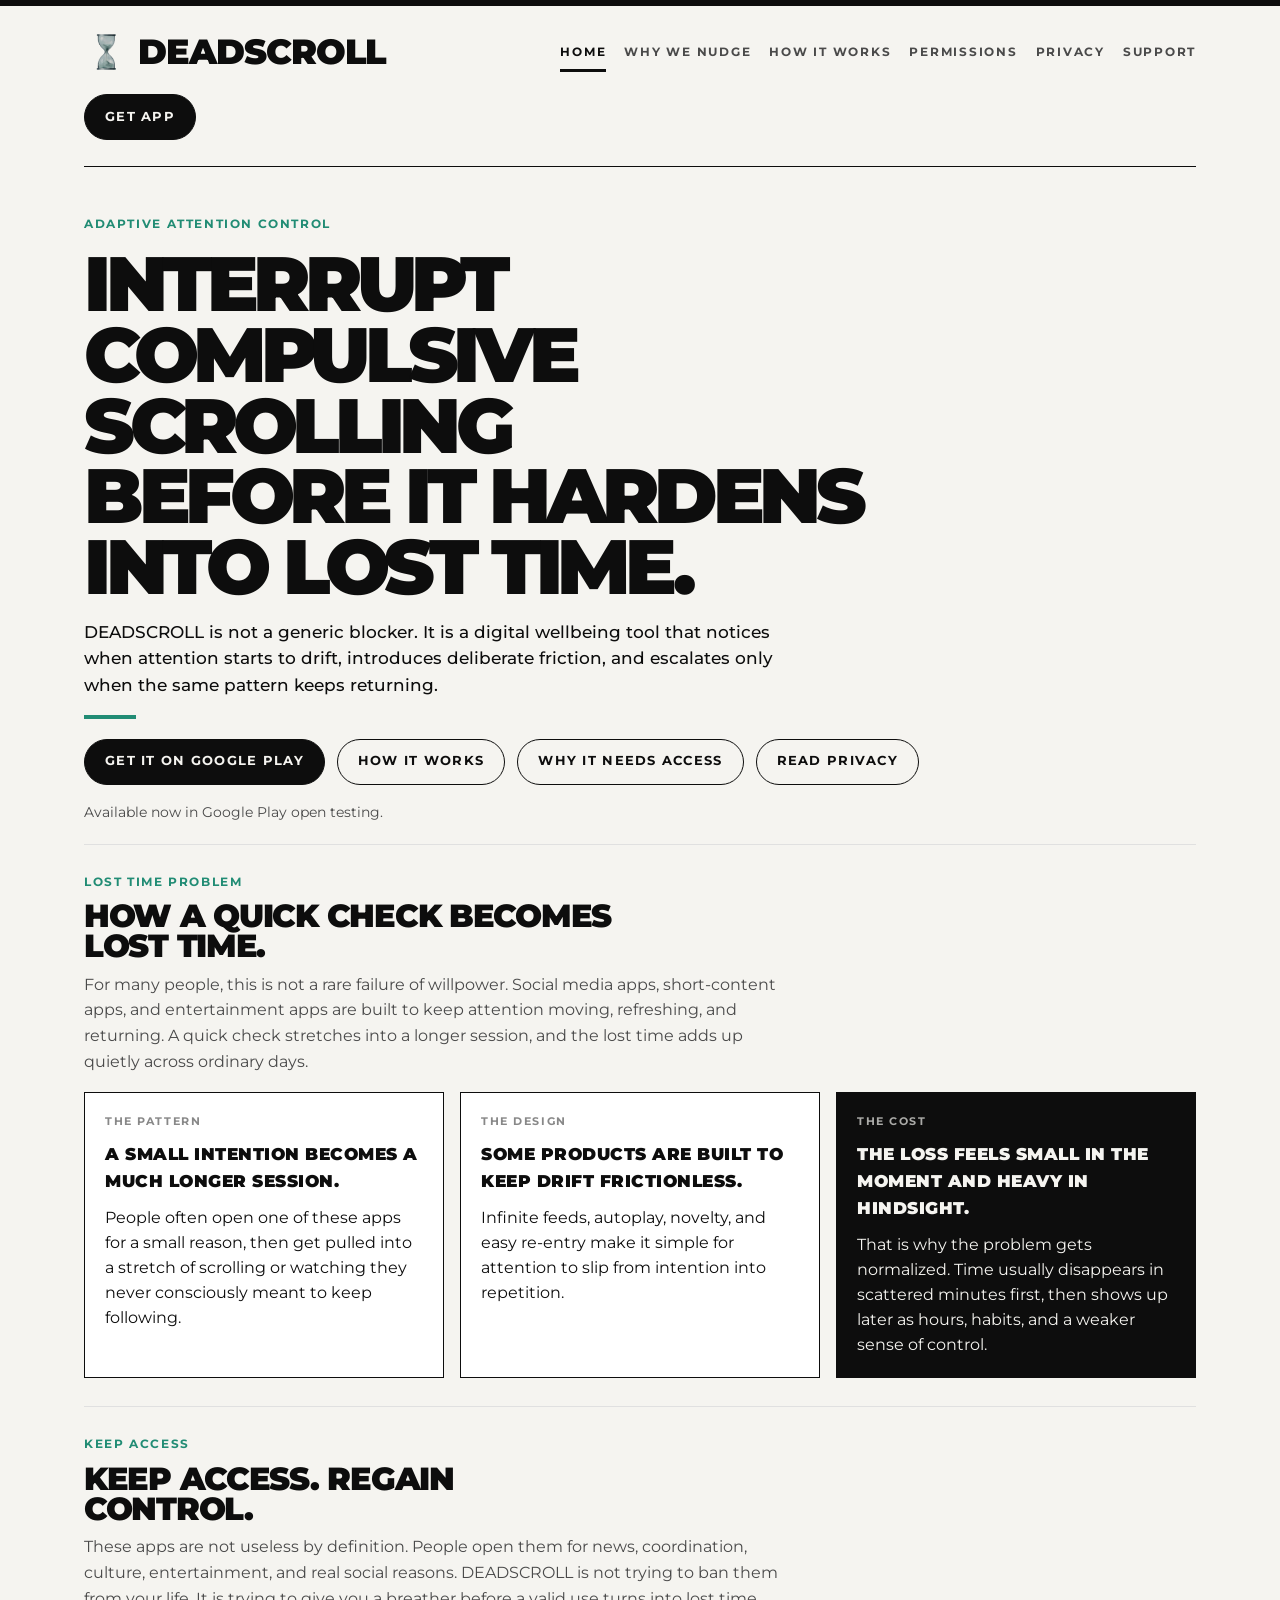
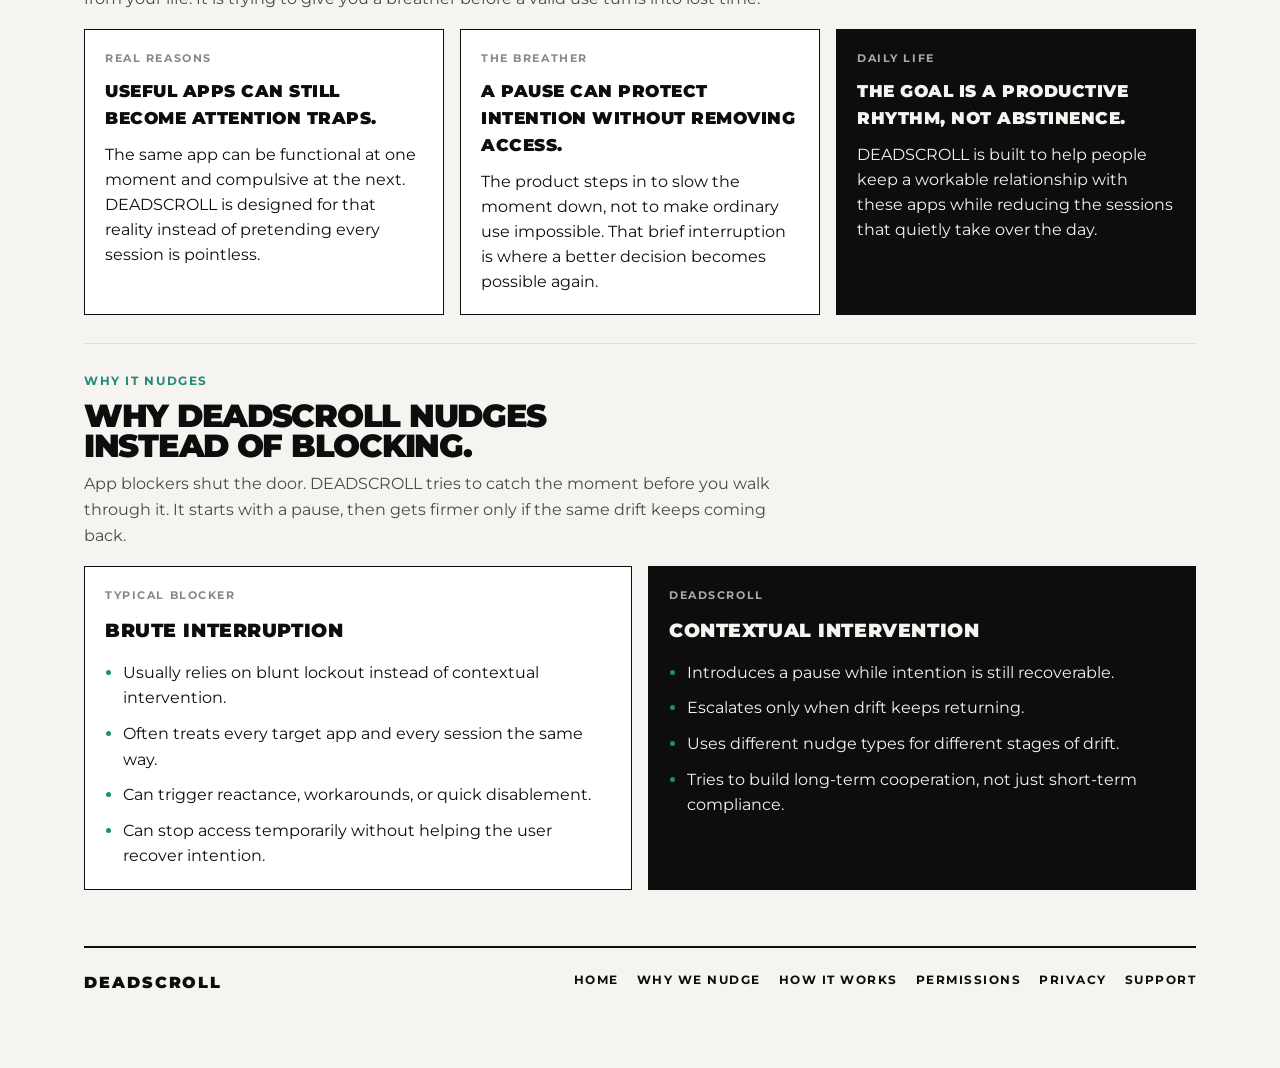
==== commit f267283b: "Add Google Play open testing CTAs" ====
--- a/index.html
+++ b/index.html
@@ -45,6 +45,7 @@
                     <a href="/privacy" class="nav-link">Privacy</a>
                     <a href="/support" class="nav-link">Support</a>
                 </nav>
+                <a href="https://play.google.com/store/apps/details?id=com.reclaim.deepwork" class="button header-cta" target="_blank" rel="noopener noreferrer">Get App</a>
             </div>
         </header>
 
@@ -57,10 +58,12 @@
                         <p class="hero-text">DEADSCROLL is not a generic blocker. It is a digital wellbeing tool that notices when attention starts to drift, introduces deliberate friction, and escalates only when the same pattern keeps returning.</p>
                         <div class="teal-rule"></div>
                         <div class="button-row">
-                            <a href="/how-it-works" class="button">How It Works</a>
+                            <a href="https://play.google.com/store/apps/details?id=com.reclaim.deepwork" class="button" target="_blank" rel="noopener noreferrer">Get It On Google Play</a>
+                            <a href="/how-it-works" class="button secondary">How It Works</a>
                             <a href="/permissions" class="button secondary">Why It Needs Access</a>
                             <a href="/privacy" class="button secondary">Read Privacy</a>
                         </div>
+                        <p class="micro-note">Available now in Google Play open testing.</p>
                     </div>
                 </div>
             </section>
--- a/site.css
+++ b/site.css
@@ -93,6 +93,13 @@
     flex-wrap: wrap;
     justify-content: flex-end;
     gap: 10px 18px;
+}
+
+.header-cta {
+    min-height: 40px;
+    padding: 0 16px;
+    font-size: 0.74rem;
+    letter-spacing: 0.12em;
 }
 
 .nav-link {
@@ -234,6 +241,11 @@
     text-underline-offset: 4px;
 }
 
+.micro-note {
+    font-size: 0.9rem;
+    color: var(--brutal-grey);
+}
+
 .panel,
 .card,
 .step-card,
@@ -698,6 +710,17 @@
     font-weight: 700;
 }
 
+.play-badge-link {
+    display: inline-flex;
+    width: fit-content;
+    margin-top: 2px;
+}
+
+.play-badge {
+    width: 220px;
+    height: auto;
+}
+
 .research-list {
     display: grid;
     gap: 14px;
@@ -762,6 +785,10 @@
     .site-nav {
         width: 100%;
         justify-content: flex-start;
+    }
+
+    .header-cta {
+        min-height: 38px;
     }
 
     .hero-title,
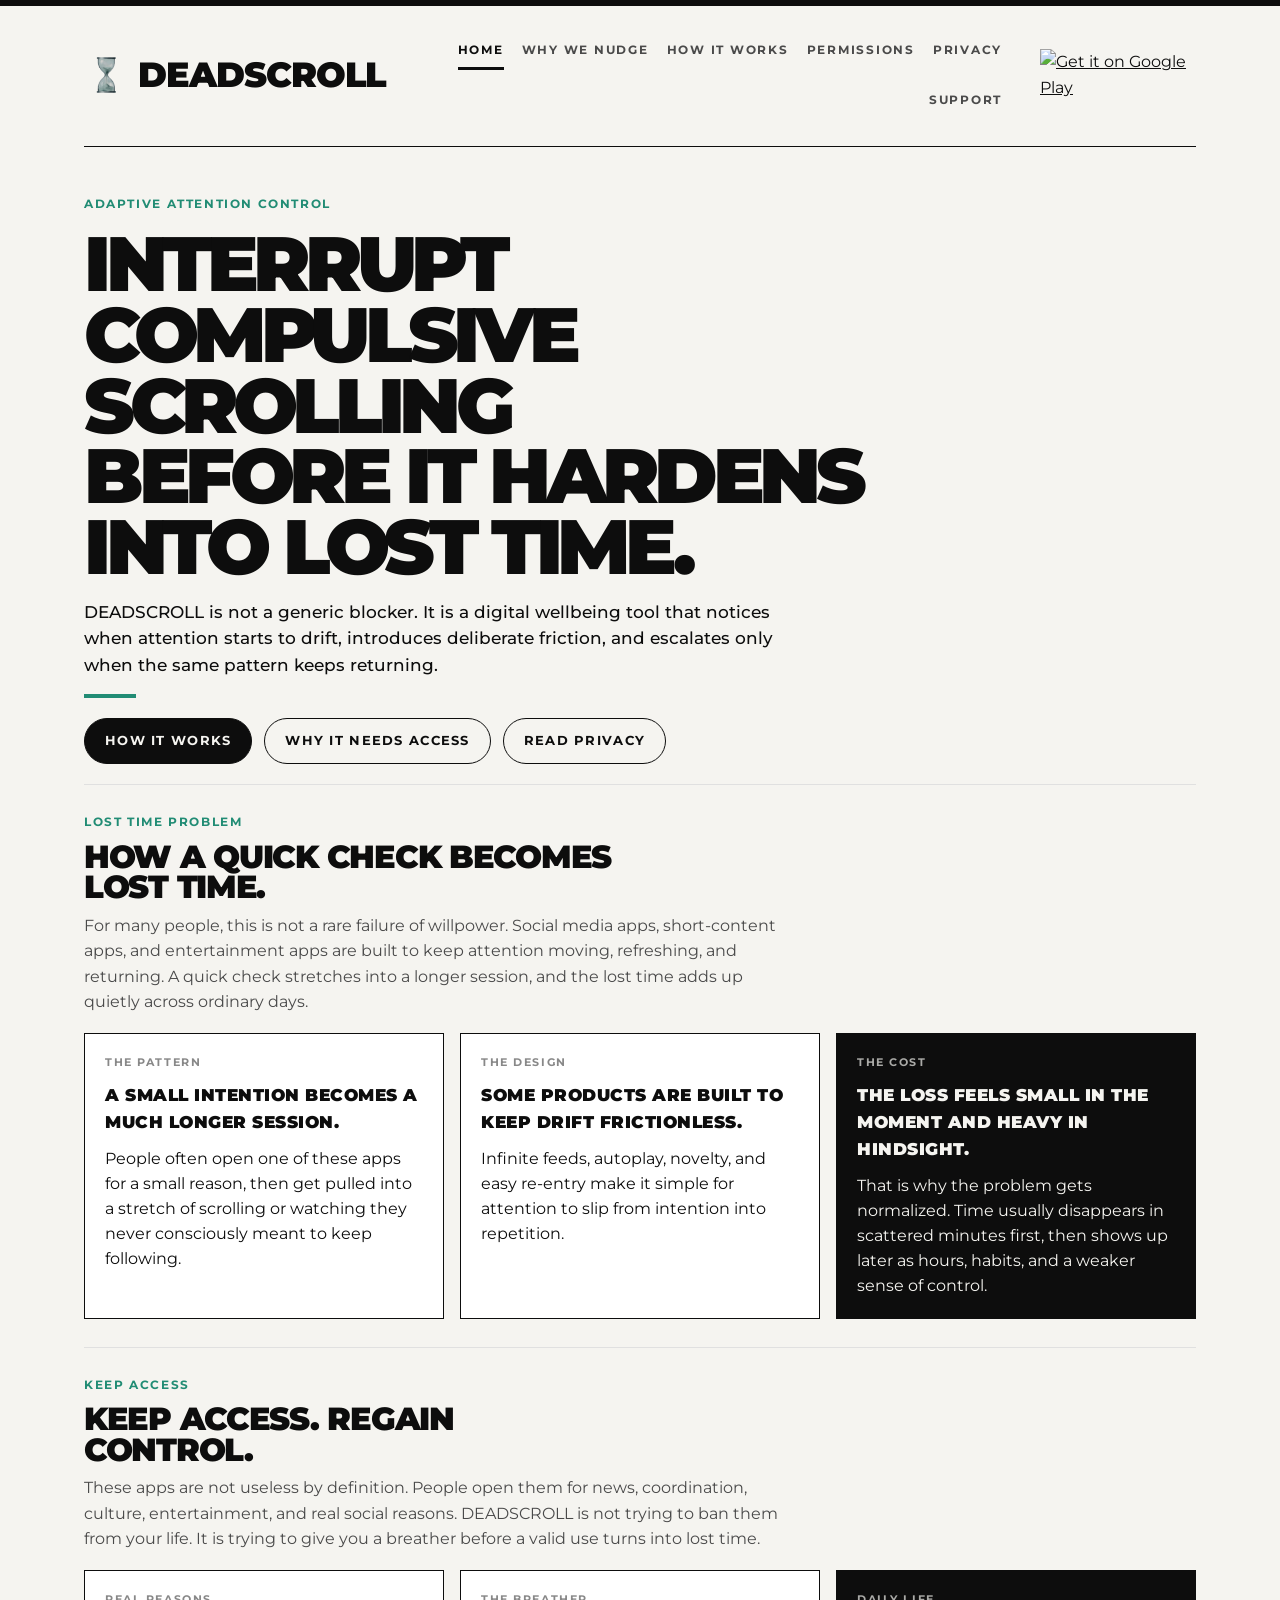
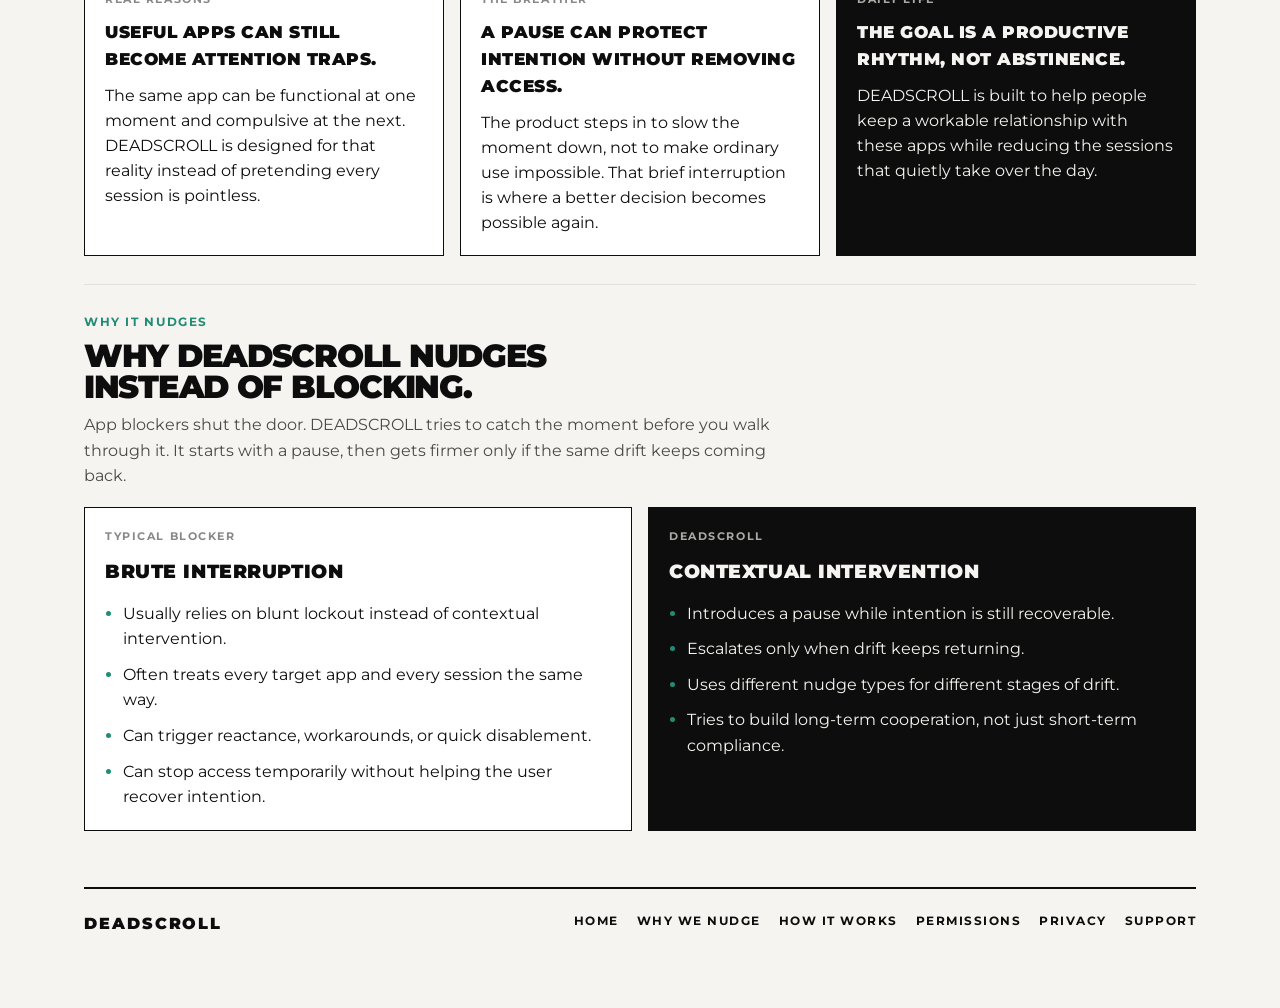
==== commit 25fff98d: "Use header Google Play badge" ====
--- a/index.html
+++ b/index.html
@@ -45,7 +45,9 @@
                     <a href="/privacy" class="nav-link">Privacy</a>
                     <a href="/support" class="nav-link">Support</a>
                 </nav>
-                <a href="https://play.google.com/store/apps/details?id=com.reclaim.deepwork" class="button header-cta" target="_blank" rel="noopener noreferrer">Get App</a>
+                <a href="https://play.google.com/store/apps/details?id=com.reclaim.deepwork" class="header-play-badge-link" target="_blank" rel="noopener noreferrer">
+                    <img src="https://play.google.com/intl/en_us/badges/static/images/badges/en_badge_web_generic.png" alt="Get it on Google Play" class="header-play-badge">
+                </a>
             </div>
         </header>
 
@@ -58,12 +60,10 @@
                         <p class="hero-text">DEADSCROLL is not a generic blocker. It is a digital wellbeing tool that notices when attention starts to drift, introduces deliberate friction, and escalates only when the same pattern keeps returning.</p>
                         <div class="teal-rule"></div>
                         <div class="button-row">
-                            <a href="https://play.google.com/store/apps/details?id=com.reclaim.deepwork" class="button" target="_blank" rel="noopener noreferrer">Get It On Google Play</a>
-                            <a href="/how-it-works" class="button secondary">How It Works</a>
+                            <a href="/how-it-works" class="button">How It Works</a>
                             <a href="/permissions" class="button secondary">Why It Needs Access</a>
                             <a href="/privacy" class="button secondary">Read Privacy</a>
                         </div>
-                        <p class="micro-note">Available now in Google Play open testing.</p>
                     </div>
                 </div>
             </section>
--- a/site.css
+++ b/site.css
@@ -63,7 +63,7 @@
     justify-content: space-between;
     align-items: center;
     gap: 20px 32px;
-    flex-wrap: wrap;
+    flex-wrap: nowrap;
 }
 
 .brand-link {
@@ -93,13 +93,7 @@
     flex-wrap: wrap;
     justify-content: flex-end;
     gap: 10px 18px;
-}
-
-.header-cta {
-    min-height: 40px;
-    padding: 0 16px;
-    font-size: 0.74rem;
-    letter-spacing: 0.12em;
+    margin-left: auto;
 }
 
 .nav-link {
@@ -241,11 +235,6 @@
     text-underline-offset: 4px;
 }
 
-.micro-note {
-    font-size: 0.9rem;
-    color: var(--brutal-grey);
-}
-
 .panel,
 .card,
 .step-card,
@@ -710,14 +699,14 @@
     font-weight: 700;
 }
 
-.play-badge-link {
+.header-play-badge-link {
     display: inline-flex;
-    width: fit-content;
-    margin-top: 2px;
-}
-
-.play-badge {
-    width: 220px;
+    flex-shrink: 0;
+    margin-left: 6px;
+}
+
+.header-play-badge {
+    width: 156px;
     height: auto;
 }
 
@@ -750,6 +739,10 @@
 }
 
 @media (max-width: 960px) {
+    .header-bar {
+        flex-wrap: wrap;
+    }
+
     .hero-grid,
     .page-layout {
         grid-template-columns: 1fr;
@@ -785,10 +778,11 @@
     .site-nav {
         width: 100%;
         justify-content: flex-start;
-    }
-
-    .header-cta {
-        min-height: 38px;
+        margin-left: 0;
+    }
+
+    .header-play-badge {
+        width: 148px;
     }
 
     .hero-title,
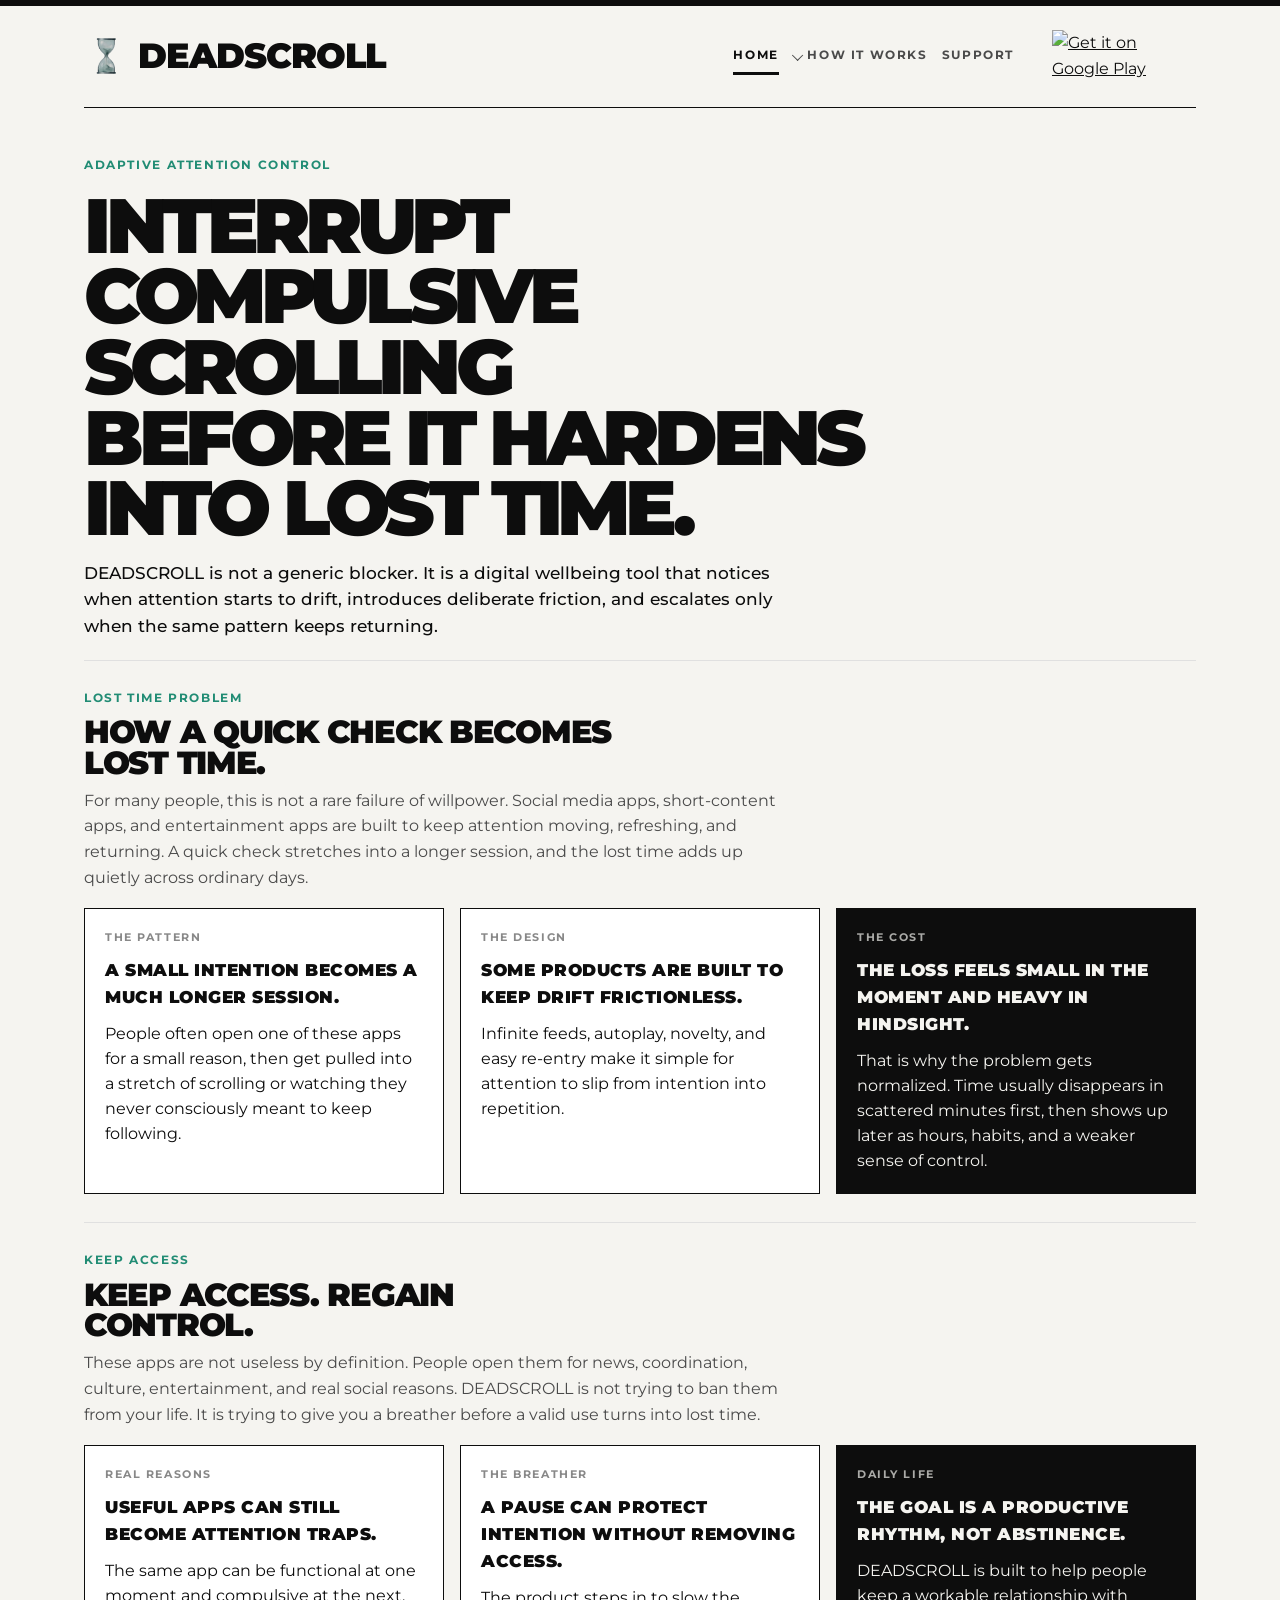
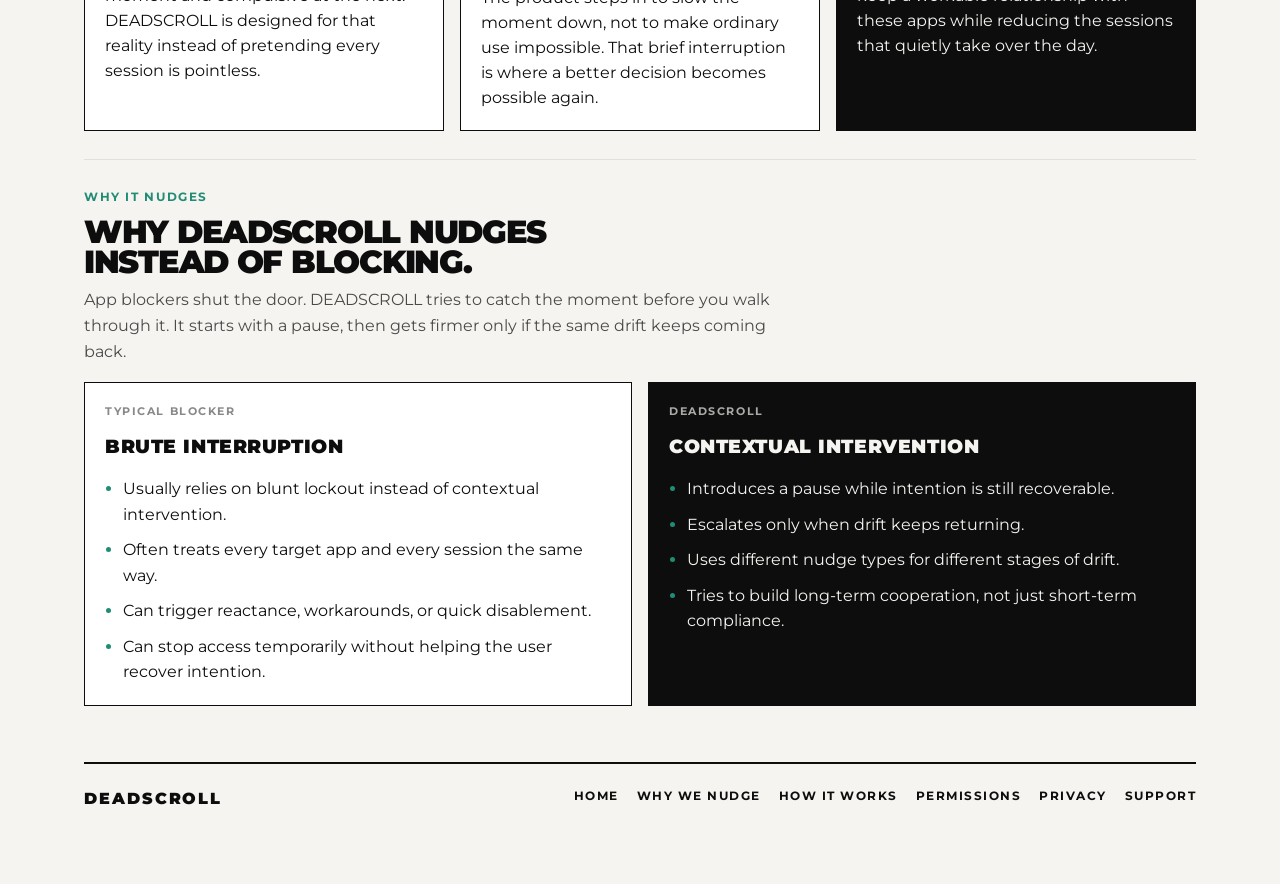
==== commit f5fad2e3: "Refactor grouped site navigation" ====
--- a/index.html
+++ b/index.html
@@ -27,6 +27,7 @@
     <link rel="preconnect" href="https://fonts.gstatic.com" crossorigin>
     <link href="https://fonts.googleapis.com/css2?family=Montserrat:wght@400;500;700;900&display=swap" rel="stylesheet">
     <link rel="stylesheet" href="site.css">
+    <script src="site.js" defer></script>
 </head>
 <body>
     <div class="top-rule"></div>
@@ -39,10 +40,15 @@
                 </a>
                 <nav class="site-nav" aria-label="Primary">
                     <a href="/" class="nav-link active" aria-current="page">Home</a>
-                    <a href="/why-we-nudge" class="nav-link">Why We Nudge</a>
-                    <a href="/how-it-works" class="nav-link">How It Works</a>
-                    <a href="/permissions" class="nav-link">Permissions</a>
-                    <a href="/privacy" class="nav-link">Privacy</a>
+                    <details class="nav-group">
+                        <summary class="nav-link">How It Works</summary>
+                        <div class="nav-submenu" role="menu" aria-label="How It Works Pages">
+                            <a href="/why-we-nudge" role="menuitem">Why We Nudge</a>
+                            <a href="/how-it-works" role="menuitem">How DEADSCROLL Intervenes</a>
+                            <a href="/permissions" role="menuitem">Why It Needs Access</a>
+                            <a href="/privacy" role="menuitem">Read Privacy</a>
+                        </div>
+                    </details>
                     <a href="/support" class="nav-link">Support</a>
                 </nav>
                 <a href="https://play.google.com/store/apps/details?id=com.reclaim.deepwork" class="header-play-badge-link" target="_blank" rel="noopener noreferrer">
@@ -58,12 +64,6 @@
                         <div class="eyebrow">Adaptive Attention Control</div>
                         <h1 class="hero-title hero-title-wide">Interrupt compulsive scrolling<br>before it hardens into lost time.</h1>
                         <p class="hero-text">DEADSCROLL is not a generic blocker. It is a digital wellbeing tool that notices when attention starts to drift, introduces deliberate friction, and escalates only when the same pattern keeps returning.</p>
-                        <div class="teal-rule"></div>
-                        <div class="button-row">
-                            <a href="/how-it-works" class="button">How It Works</a>
-                            <a href="/permissions" class="button secondary">Why It Needs Access</a>
-                            <a href="/privacy" class="button secondary">Read Privacy</a>
-                        </div>
                     </div>
                 </div>
             </section>
--- a/site.css
+++ b/site.css
@@ -90,21 +90,25 @@
 
 .site-nav {
     display: flex;
-    flex-wrap: wrap;
+    flex-wrap: nowrap;
     justify-content: flex-end;
-    gap: 10px 18px;
+    gap: 8px 14px;
     margin-left: auto;
+    min-width: 0;
 }
 
 .nav-link {
     position: relative;
+    display: inline-flex;
+    align-items: center;
     padding: 10px 0;
-    font-size: 0.78rem;
+    font-size: 0.72rem;
     font-weight: 700;
     letter-spacing: 0.14em;
     text-transform: uppercase;
     text-decoration: none;
     color: var(--brutal-grey);
+    white-space: nowrap;
 }
 
 .nav-link:hover,
@@ -121,6 +125,89 @@
     bottom: 0;
     height: 3px;
     background: var(--absolute-black);
+}
+
+.nav-group {
+    position: relative;
+}
+
+.nav-group summary {
+    list-style: none;
+    cursor: pointer;
+}
+
+.nav-group summary::-webkit-details-marker,
+.nav-group summary::marker {
+    display: none;
+}
+
+.nav-group summary::before {
+    display: none;
+}
+
+.nav-group .nav-link::before {
+    content: "";
+    display: inline-block;
+    width: 0.42rem;
+    height: 0.42rem;
+    margin-right: 0.42rem;
+    border-right: 1.6px solid currentColor;
+    border-bottom: 1.6px solid currentColor;
+    transform: rotate(45deg) translateY(-1px);
+    transition: transform 160ms ease;
+}
+
+.nav-group.active > .nav-link,
+.nav-group[open] > .nav-link {
+    color: var(--absolute-black);
+}
+
+.nav-group.active > .nav-link::after,
+.nav-group[open] > .nav-link::after {
+    content: "";
+    position: absolute;
+    left: 0;
+    right: 0;
+    bottom: 0;
+    height: 3px;
+    background: var(--absolute-black);
+}
+
+.nav-group[open] .nav-link::before {
+    transform: rotate(-135deg) translateY(-1px);
+}
+
+.nav-submenu {
+    position: absolute;
+    top: calc(100% + 12px);
+    left: 0;
+    z-index: 20;
+    min-width: 252px;
+    display: grid;
+    gap: 2px;
+    padding: 10px;
+    border: 1px solid var(--absolute-black);
+    background: var(--paper-white);
+    box-shadow: 0 16px 36px rgba(13, 13, 13, 0.08);
+}
+
+.nav-submenu a {
+    display: block;
+    padding: 10px 12px;
+    font-size: 0.76rem;
+    font-weight: 700;
+    letter-spacing: 0.1em;
+    text-transform: uppercase;
+    text-decoration: none;
+    color: var(--brutal-grey);
+    white-space: nowrap;
+}
+
+.nav-submenu a:hover,
+.nav-submenu a:focus-visible,
+.nav-submenu a.active {
+    color: var(--absolute-black);
+    background: rgba(33, 140, 116, 0.08);
 }
 
 main {
@@ -706,7 +793,7 @@
 }
 
 .header-play-badge {
-    width: 156px;
+    width: 144px;
     height: auto;
 }
 
@@ -771,18 +858,86 @@
         padding: 0 18px 56px;
     }
 
+    .site-header {
+        padding: 16px 0 18px;
+    }
+
     .header-bar {
         align-items: flex-start;
+        gap: 12px 14px;
+    }
+
+    .brand-link {
+        flex: 1 1 auto;
+        min-width: 0;
+        gap: 8px;
+    }
+
+    .brand-mark {
+        width: 34px;
+        height: 34px;
+    }
+
+    .brand-name {
+        font-size: 1.15rem;
+        line-height: 0.98;
+        letter-spacing: -0.02em;
+    }
+
+    .header-play-badge-link {
+        margin-left: 0;
+        order: 2;
     }
 
     .site-nav {
         width: 100%;
+        order: 3;
+        flex-wrap: wrap;
         justify-content: flex-start;
         margin-left: 0;
+        gap: 8px 12px;
+        padding-bottom: 0;
+    }
+
+    .nav-link {
+        padding: 6px 0;
+        font-size: 0.7rem;
+    }
+
+    .nav-group {
+        position: static;
+        flex: 0 0 auto;
+    }
+
+    .nav-group[open] {
+        flex-basis: 100%;
+    }
+
+    .nav-group .nav-link::before {
+        width: 0.34rem;
+        height: 0.34rem;
+        margin-right: 0.34rem;
+    }
+
+    .nav-submenu {
+        position: static;
+        min-width: 100%;
+        margin-top: 8px;
+        margin-left: 0;
+        padding: 8px 0 0;
+        border: 0;
+        box-shadow: none;
+        background: transparent;
+    }
+
+    .nav-submenu a {
+        padding: 8px 0 8px 18px;
+        font-size: 0.68rem;
+        background: transparent;
     }
 
     .header-play-badge {
-        width: 148px;
+        width: 132px;
     }
 
     .hero-title,
@@ -810,4 +965,42 @@
         grid-template-columns: 1fr;
         gap: 10px;
     }
-}
+
+    .site-footer {
+        margin-top: 22px;
+        padding-top: 18px;
+    }
+
+    .footer-grid {
+        gap: 12px;
+    }
+
+    .footer-meta {
+        gap: 10px;
+        width: 100%;
+    }
+
+    .footer-nav {
+        flex-wrap: nowrap;
+        gap: 8px 14px;
+        width: 100%;
+        overflow-x: auto;
+        overflow-y: hidden;
+        padding-bottom: 2px;
+        -webkit-overflow-scrolling: touch;
+        scrollbar-width: none;
+    }
+
+    .footer-nav::-webkit-scrollbar {
+        display: none;
+    }
+
+    .footer-nav a {
+        white-space: nowrap;
+        font-size: 0.72rem;
+    }
+
+    .footer-brand {
+        font-size: 0.92rem;
+    }
+}
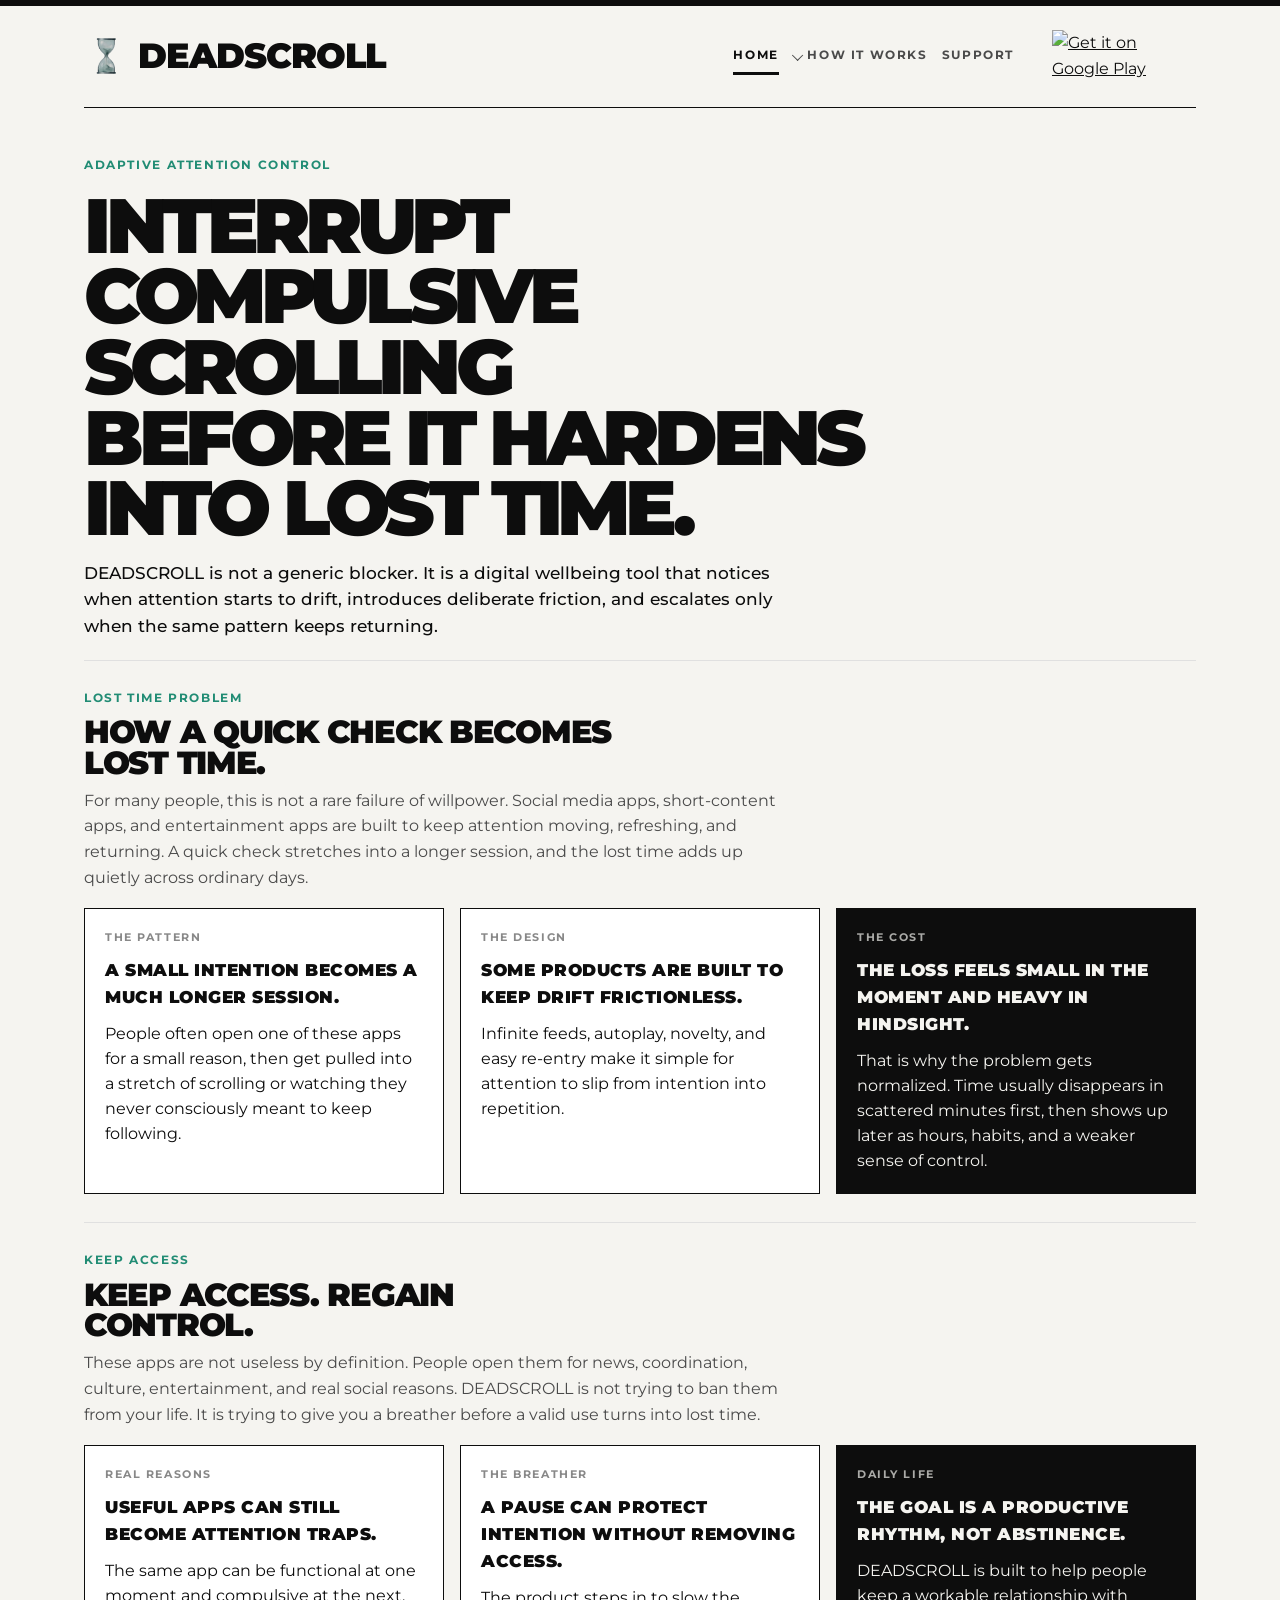
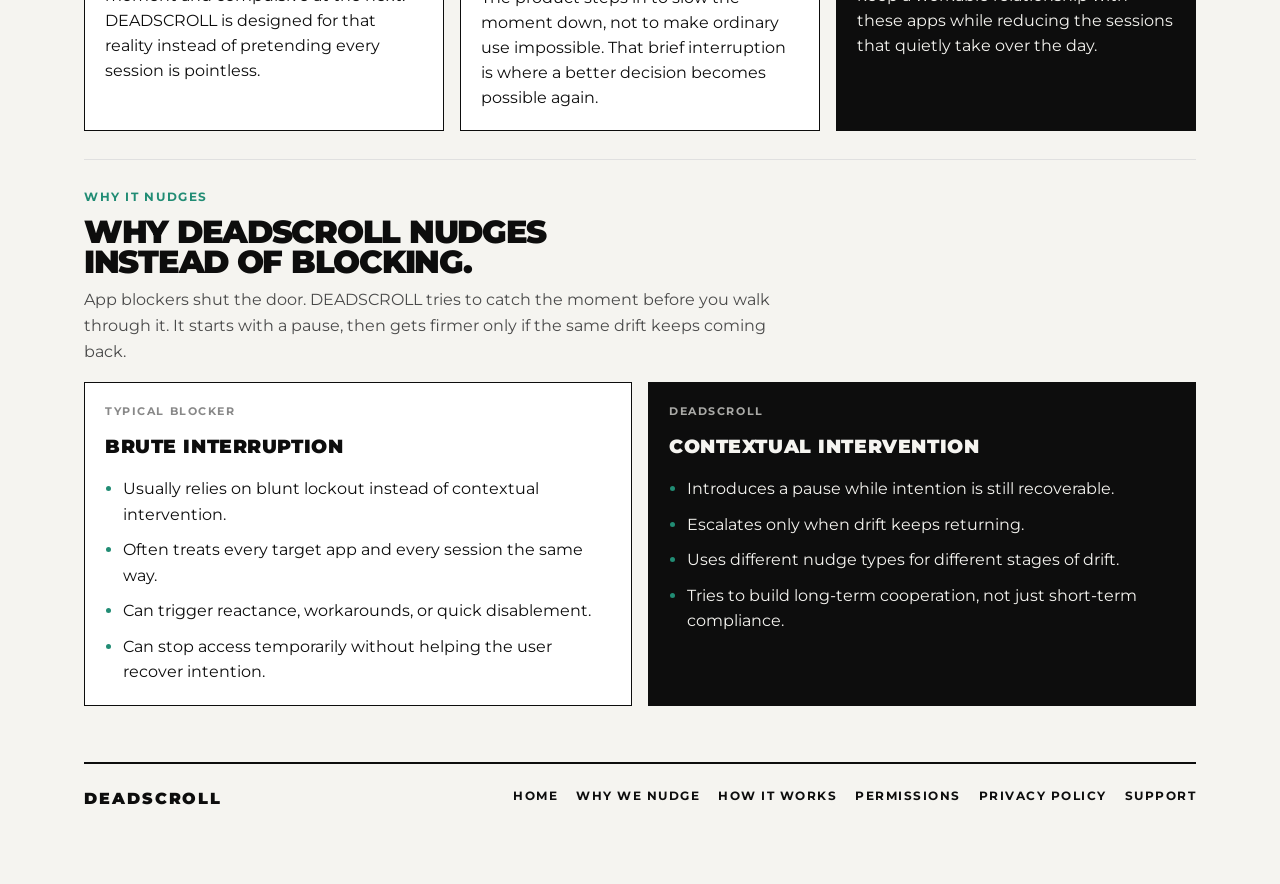
==== commit abc5ce05: "Standardize navigation and page labels" ====
--- a/index.html
+++ b/index.html
@@ -45,8 +45,8 @@
                         <div class="nav-submenu" role="menu" aria-label="How It Works Pages">
                             <a href="/why-we-nudge" role="menuitem">Why We Nudge</a>
                             <a href="/how-it-works" role="menuitem">How DEADSCROLL Intervenes</a>
-                            <a href="/permissions" role="menuitem">Why It Needs Access</a>
-                            <a href="/privacy" role="menuitem">Read Privacy</a>
+                            <a href="/permissions" role="menuitem">Permissions</a>
+                            <a href="/privacy" role="menuitem">Privacy Policy</a>
                         </div>
                     </details>
                     <a href="/support" class="nav-link">Support</a>
@@ -171,7 +171,7 @@
                         <a href="/why-we-nudge">Why We Nudge</a>
                         <a href="/how-it-works">How It Works</a>
                         <a href="/permissions">Permissions</a>
-                        <a href="/privacy">Privacy</a>
+                        <a href="/privacy">Privacy Policy</a>
                         <a href="/support">Support</a>
                     </div>
                 </div>
